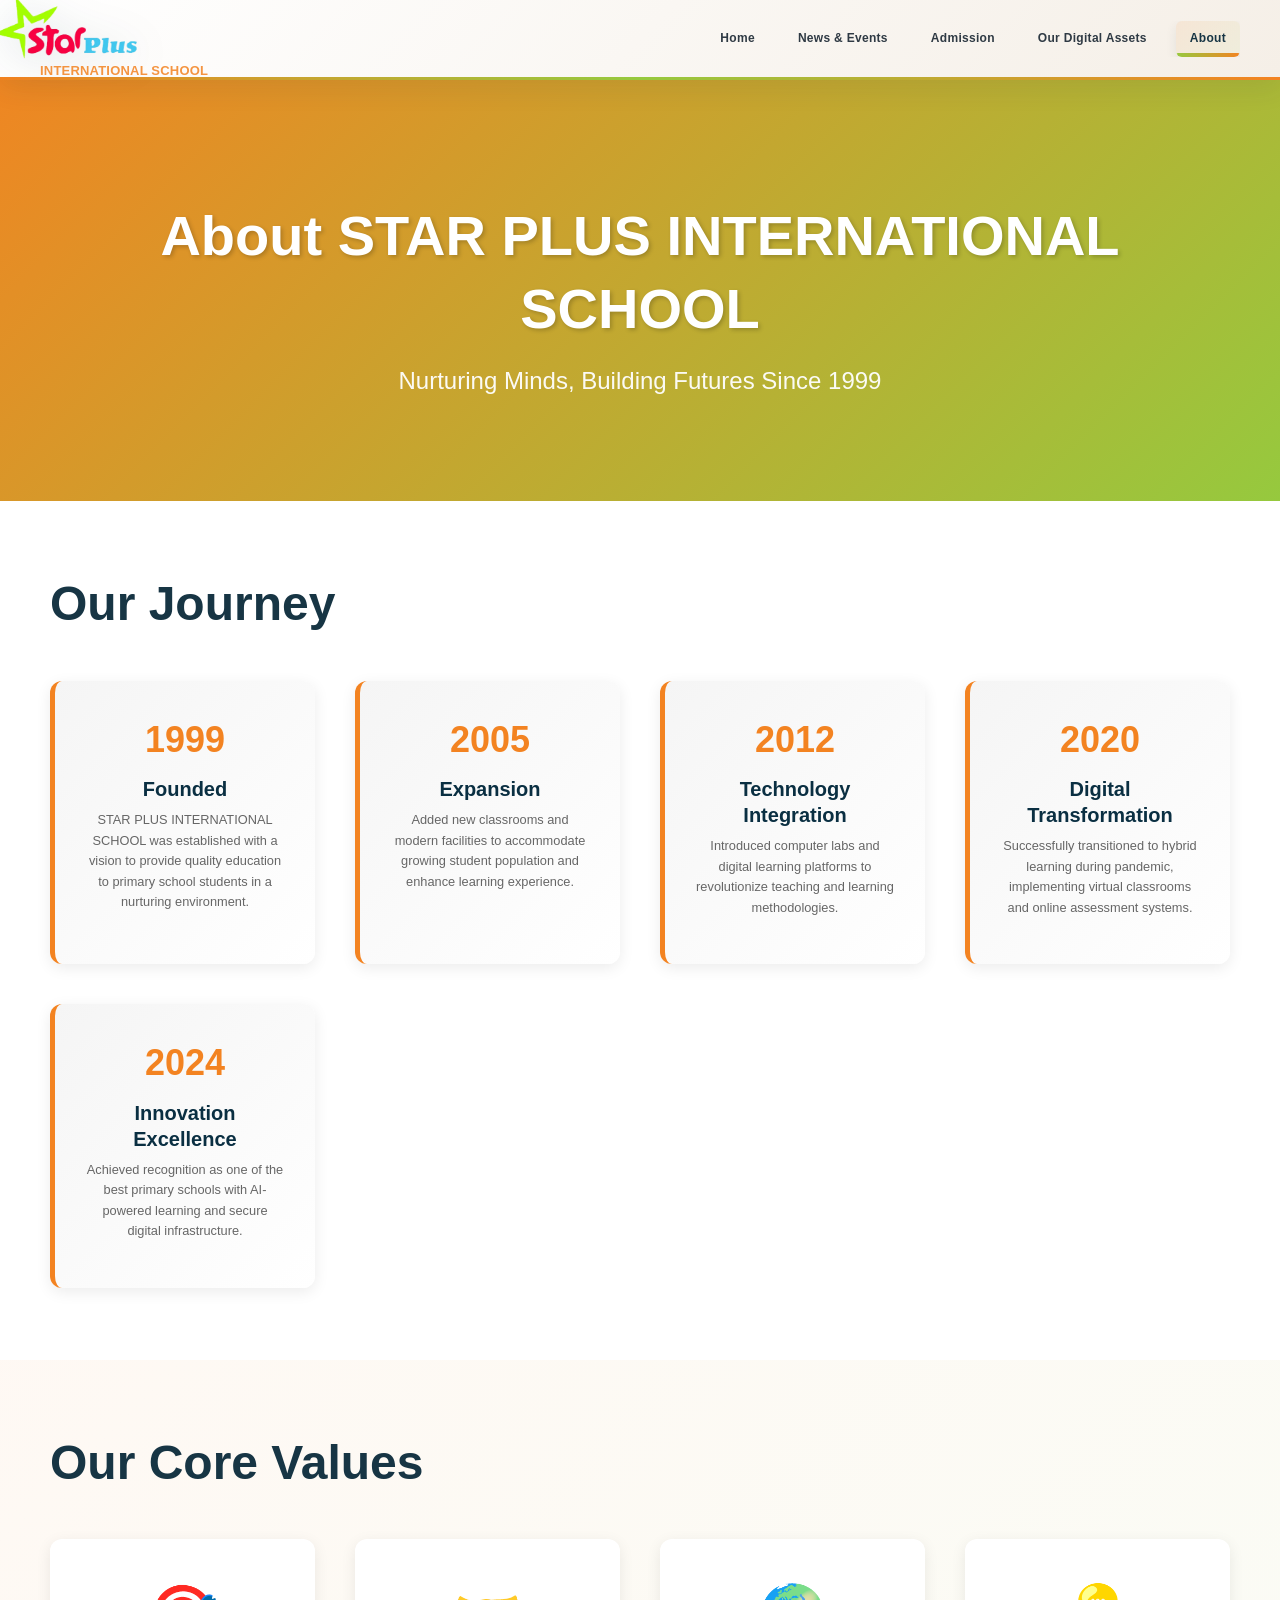
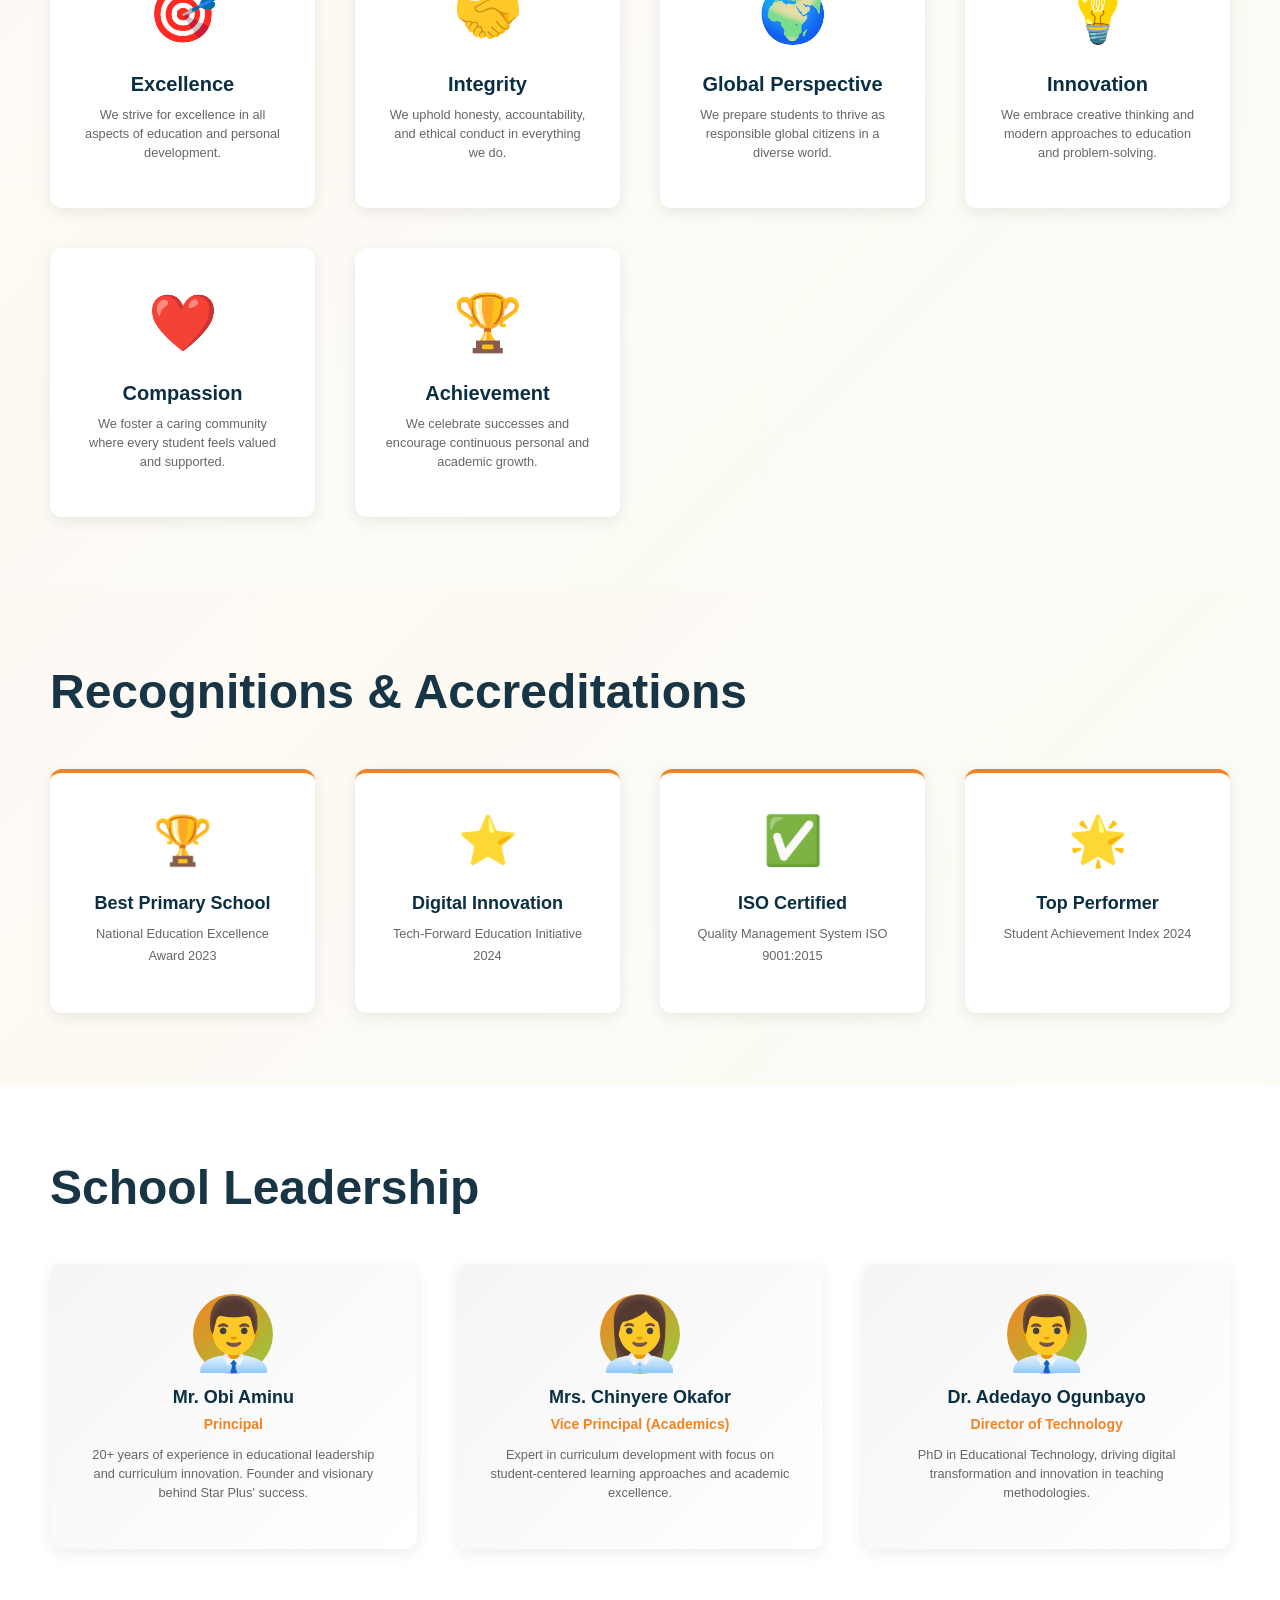
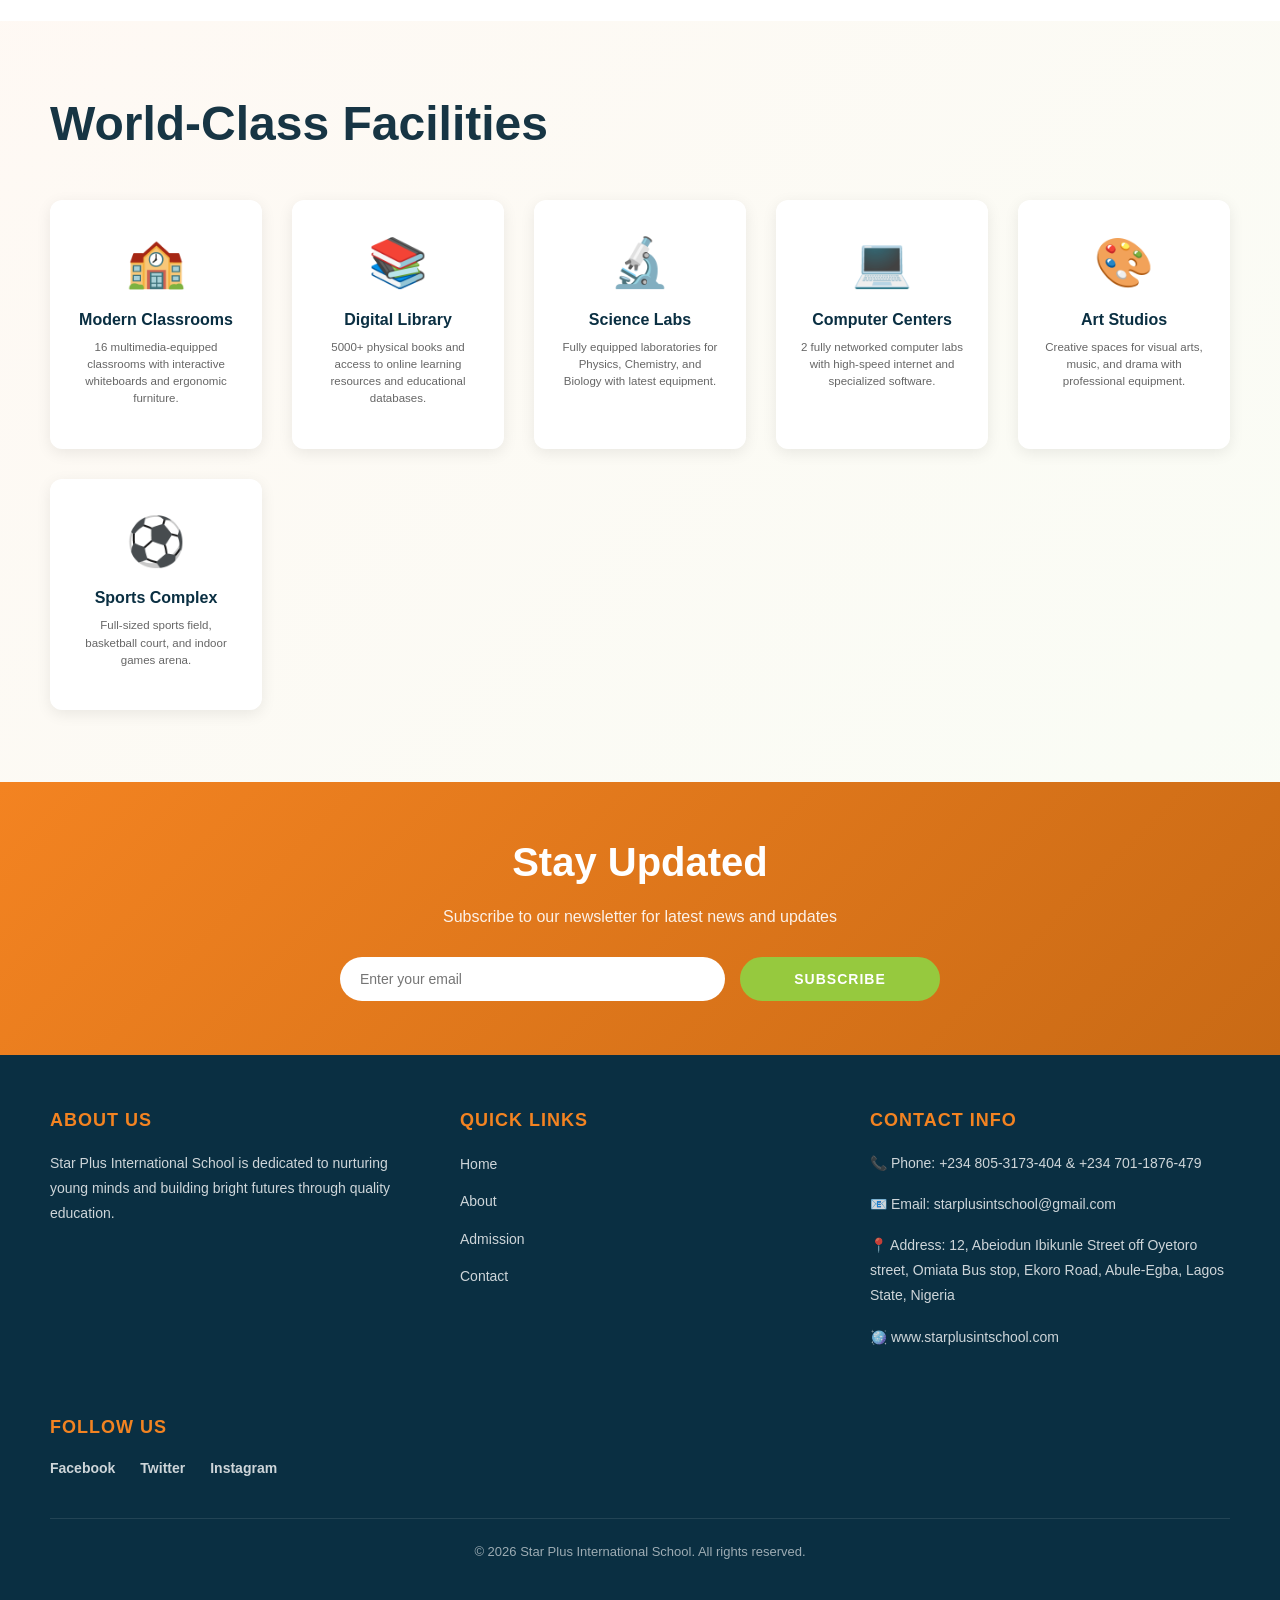
==== About.html @ fdec6d55 "Add files via upload" ====
<!doctype html>
<html lang="en">
  <head>
    <meta charset="UTF-8" />
    <meta name="viewport" content="width=device-width, initial-scale=1.0" />
    <title>About Star Plus International School</title>
    <link rel="icon" href="Dominio Logo.png" />
    <link rel="stylesheet" href="Welcom Page.css" />
    <link rel="stylesheet" href="Home.css" />
    <link rel="stylesheet" href="About.css" />
  </head>
  <body>
    <div class="wholebody">
      <div class="headtab">
        <div class="name">
          <div class="sch">
            <img
              src="Star Plus Logo2 modified.png"
              alt=""
              class="Stp"
              data-image-key="images.logo"
            />
            <b class="Scho int">INTERNATIONAL SCHOOL</b>
          </div>
        </div>
        <div class="hamburger" id="hamburger">
          <span></span>
          <span></span>
          <span></span>
        </div>
        <div class="Tabs" id="navTabs">
          <a href="index.html">Home</a>
          <a href="News.html">News & Events</a>
          <a href="Admission.html">Admission</a>
          <a href="Digital Assets.html">Our Digital Assets</a>
          <a href="About.html" class="active">About</a>
          <!-- <a href="Welcome Page.html">Sign/Login</a> -->
        </div>
      </div>

      <!-- Hero Section -->
      <div id="hero" class="about-hero">
        <div class="hero-content">
          <h1 data-content-key="about.heroTitle">
            About STAR PLUS INTERNATIONAL SCHOOL
          </h1>
          <p data-content-key="about.heroText">
            Nurturing Minds, Building Futures Since 1999
          </p>
        </div>
      </div>

      <!-- School History Section -->
      <div class="history-section">
        <h2 class="section-title" data-content-key="about.journeyHeading">
          Our Journey
        </h2>
        <div class="history-container">
          <div class="history-item">
            <div class="history-year">1999</div>
            <h3>Founded</h3>
            <p>
              STAR PLUS INTERNATIONAL SCHOOL was established with a vision to
              provide quality education to primary school students in a
              nurturing environment.
            </p>
          </div>
          <div class="history-item">
            <div class="history-year">2005</div>
            <h3>Expansion</h3>
            <p>
              Added new classrooms and modern facilities to accommodate growing
              student population and enhance learning experience.
            </p>
          </div>
          <div class="history-item">
            <div class="history-year">2012</div>
            <h3>Technology Integration</h3>
            <p>
              Introduced computer labs and digital learning platforms to
              revolutionize teaching and learning methodologies.
            </p>
          </div>
          <div class="history-item">
            <div class="history-year">2020</div>
            <h3>Digital Transformation</h3>
            <p>
              Successfully transitioned to hybrid learning during pandemic,
              implementing virtual classrooms and online assessment systems.
            </p>
          </div>
          <div class="history-item">
            <div class="history-year">2024</div>
            <h3>Innovation Excellence</h3>
            <p>
              Achieved recognition as one of the best primary schools with
              AI-powered learning and secure digital infrastructure.
            </p>
          </div>
        </div>
      </div>

      <!-- Core Values Section -->
      <div class="values-section">
        <h2 class="section-title" data-content-key="about.valuesHeading">
          Our Core Values
        </h2>
        <div class="values-grid">
          <div class="value-card">
            <div class="value-icon">🎯</div>
            <h3>Excellence</h3>
            <p>
              We strive for excellence in all aspects of education and personal
              development.
            </p>
          </div>
          <div class="value-card">
            <div class="value-icon">🤝</div>
            <h3>Integrity</h3>
            <p>
              We uphold honesty, accountability, and ethical conduct in
              everything we do.
            </p>
          </div>
          <div class="value-card">
            <div class="value-icon">🌍</div>
            <h3>Global Perspective</h3>
            <p>
              We prepare students to thrive as responsible global citizens in a
              diverse world.
            </p>
          </div>
          <div class="value-card">
            <div class="value-icon">💡</div>
            <h3>Innovation</h3>
            <p>
              We embrace creative thinking and modern approaches to education
              and problem-solving.
            </p>
          </div>
          <div class="value-card">
            <div class="value-icon">❤️</div>
            <h3>Compassion</h3>
            <p>
              We foster a caring community where every student feels valued and
              supported.
            </p>
          </div>
          <div class="value-card">
            <div class="value-icon">🏆</div>
            <h3>Achievement</h3>
            <p>
              We celebrate successes and encourage continuous personal and
              academic growth.
            </p>
          </div>
        </div>
      </div>

      <!-- Accreditations & Awards Section -->
      <div class="awards-section">
        <h2 class="section-title" data-content-key="about.awardsHeading">
          Recognitions & Accreditations
        </h2>
        <div class="awards-container">
          <div class="award-card">
            <div class="award-icon">🏆</div>
            <h3>Best Primary School</h3>
            <p>National Education Excellence Award 2023</p>
          </div>
          <div class="award-card">
            <div class="award-icon">⭐</div>
            <h3>Digital Innovation</h3>
            <p>Tech-Forward Education Initiative 2024</p>
          </div>
          <div class="award-card">
            <div class="award-icon">✅</div>
            <h3>ISO Certified</h3>
            <p>Quality Management System ISO 9001:2015</p>
          </div>
          <div class="award-card">
            <div class="award-icon">🌟</div>
            <h3>Top Performer</h3>
            <p>Student Achievement Index 2024</p>
          </div>
        </div>
      </div>

      <!-- Leadership Section -->
      <div class="leadership-section">
        <h2 class="section-title" data-content-key="about.leadershipHeading">
          School Leadership
        </h2>
        <div class="leadership-grid">
          <div class="leader-card">
            <div class="leader-image">👨‍💼</div>
            <h3>Mr. Obi Aminu</h3>
            <p class="leader-title">Principal</p>
            <p class="leader-bio">
              20+ years of experience in educational leadership and curriculum
              innovation. Founder and visionary behind Star Plus' success.
            </p>
          </div>
          <div class="leader-card">
            <div class="leader-image">👩‍💼</div>
            <h3>Mrs. Chinyere Okafor</h3>
            <p class="leader-title">Vice Principal (Academics)</p>
            <p class="leader-bio">
              Expert in curriculum development with focus on student-centered
              learning approaches and academic excellence.
            </p>
          </div>
          <div class="leader-card">
            <div class="leader-image">👨‍💼</div>
            <h3>Dr. Adedayo Ogunbayo</h3>
            <p class="leader-title">Director of Technology</p>
            <p class="leader-bio">
              PhD in Educational Technology, driving digital transformation and
              innovation in teaching methodologies.
            </p>
          </div>
        </div>
      </div>

      <!-- Facilities Showcase -->
      <div class="facilities-showcase">
        <h2 class="section-title" data-content-key="about.facilitiesHeading">
          World-Class Facilities
        </h2>
        <div class="facilities-grid">
          <div class="facility-showcase">
            <div class="facility-img">🏫</div>
            <h3>Modern Classrooms</h3>
            <p>
              16 multimedia-equipped classrooms with interactive whiteboards and
              ergonomic furniture.
            </p>
          </div>
          <div class="facility-showcase">
            <div class="facility-img">📚</div>
            <h3>Digital Library</h3>
            <p>
              5000+ physical books and access to online learning resources and
              educational databases.
            </p>
          </div>
          <div class="facility-showcase">
            <div class="facility-img">🔬</div>
            <h3>Science Labs</h3>
            <p>
              Fully equipped laboratories for Physics, Chemistry, and Biology
              with latest equipment.
            </p>
          </div>
          <div class="facility-showcase">
            <div class="facility-img">💻</div>
            <h3>Computer Centers</h3>
            <p>
              2 fully networked computer labs with high-speed internet and
              specialized software.
            </p>
          </div>
          <div class="facility-showcase">
            <div class="facility-img">🎨</div>
            <h3>Art Studios</h3>
            <p>
              Creative spaces for visual arts, music, and drama with
              professional equipment.
            </p>
          </div>
          <div class="facility-showcase">
            <div class="facility-img">⚽</div>
            <h3>Sports Complex</h3>
            <p>
              Full-sized sports field, basketball court, and indoor games arena.
            </p>
          </div>
        </div>
      </div>

      <!-- Newsletter Section -->
      <div class="newsletter-section">
        <h2>Stay Updated</h2>
        <p>Subscribe to our newsletter for latest news and updates</p>
        <form class="newsletter-form">
          <input type="email" placeholder="Enter your email" required />
          <button type="submit">Subscribe</button>
        </form>
      </div>

      <!-- Footer -->
      <footer class="footer">
        <div class="footer-content">
          <div class="footer-section">
            <h4>About Us</h4>
            <p>
              Star Plus International School is dedicated to nurturing young
              minds and building bright futures through quality education.
            </p>
          </div>
          <div class="footer-section">
            <h4>Quick Links</h4>
            <ul>
              <li><a href="index.html">Home</a></li>
              <li><a href="">About</a></li>
              <li><a href="">Admission</a></li>
              <li><a href="">Contact</a></li>
            </ul>
          </div>
          <div class="footer-section">
            <h4>Contact Info</h4>
            <p>📞 Phone: +234 805-3173-404 & +234 701-1876-479</p>
            <p>📧 Email: starplusintschool@gmail.com</p>
            <p>
              📍 Address: 12, Abeiodun Ibikunle Street off Oyetoro street,
              Omiata Bus stop, Ekoro Road, Abule-Egba, Lagos State, Nigeria
            </p>
            <p>🪩 www.starplusintschool.com</p>
          </div>
          <div class="footer-section">
            <h4>Follow Us</h4>
            <div class="social-links">
              <a href="#">Facebook</a>
              <a href="#">Twitter</a>
              <a href="#">Instagram</a>
            </div>
          </div>
        </div>
        <div class="footer-bottom">
          <p>
            &copy; 2026 Star Plus International School. All rights reserved.
          </p>
        </div>
      </footer>

      <!-- Back to Top Button -->
      <a href="#hero"><button class="back-to-top" id="backToTop">↑</button></a>
    </div>
    <script src="About.js"></script>
    <script src="content-manager.js"></script>
    <script src="content-store.js"></script>
  </body>
</html>
---- Home.css ----
/* ============================================
   PROFESSIONAL RESPONSIVE DESIGN SYSTEM v1.0
   Production-Ready CSS for Dominion Primary School
   ============================================ */

/* CSS Reset & Base Styles */
* {
  margin: 0;
  padding: 0;
  box-sizing: border-box;
}

html {
  scroll-behavior: smooth;
  font-size: 16px;
  scrollbar-width: none; /* Firefox */
  -ms-overflow-style: none; /* IE and Edge */
}

html::-webkit-scrollbar {
  display: none; /* Chrome, Safari and Opera */
}

body {
  font-family: "Segoe UI", Tahoma, Geneva, Verdana, sans-serif;
  line-height: 1.6;
  color: var(--text-dark);
  background: linear-gradient(180deg, var(--surface) 0%, #f8f5ef 100%);
}

/* Color Palette */
:root {
  --primary: #f38321;
  --primary-dark: #c96a15;
  --secondary: #96c93e;
  --secondary-dark: #769d2d;
  --accent: #f38321;
  --dark-blue: #0a2f42;
  --ink: #173544;
  --muted: #64707b;
  --surface: #fcfaf7;
  --surface-alt: #f5efe7;
  --surface-soft: #f4f8ea;
  --light-gray: #f5f5f5;
  --white: #ffffff;
  --text-dark: #2f3a44;
  --text-light: #6b7280;
  --border-light: #e8e1d8;
  --shadow-sm: 0 2px 8px rgba(23, 53, 68, 0.08);
  --shadow-md: 0 5px 15px rgba(23, 53, 68, 0.12);
  --shadow-lg: 0 10px 30px rgba(23, 53, 68, 0.16);
  --transition: all 0.3s cubic-bezier(0.4, 0, 0.2, 1);
}

/* ============================================
   TYPOGRAPHY & GENERAL STYLES
   ============================================ */
h1,
h2,
h3,
h4,
h5,
h6 {
  font-weight: 600;
  line-height: 1.3;
  margin-bottom: 1rem;
}

p {
  margin-bottom: 1rem;
  line-height: 1.7;
}

a {
  color: var(--primary);
  text-decoration: none;
  transition: var(--transition);
}

a:hover {
  color: var(--primary-dark);
}

/* ============================================
   CONTAINER & LAYOUT
   ============================================ */

.wholebody {
  width: 100%;
  margin: 0;
  padding: 0;
  overflow-x: hidden;
  background: var(--white);
}

.container {
  width: 100%;
  max-width: 1400px;
  margin: 0 auto;
  padding: 0 20px;
}

/* ============================================
   HEADER & NAVIGATION
   ============================================ */
.headtab {
  height: clamp(50px, 20vh, 80px);
  width: 100%;
  display: flex;
  align-items: center;
  justify-content: space-between;
  padding: clamp(8px, 1.5vh, 14px) clamp(15px, 4vw, 40px);
  background: linear-gradient(135deg, var(--white) 0%, var(--surface-alt) 100%);
  box-shadow: 0 8px 28px rgba(23, 53, 68, 0.09);
  position: fixed;
  top: 0;
  z-index: 100;
  transition: var(--transition);
  border-bottom: 3px solid transparent;
  border-image: linear-gradient(
      90deg,
      var(--primary),
      var(--secondary),
      var(--primary)
    )
    1;
  backdrop-filter: blur(10px);
  -webkit-backdrop-filter: blur(10px);
}

.headtab:hover {
  box-shadow: 0 12px 36px rgba(243, 131, 33, 0.12);
}

.name {
  left: 10px;
  display: flex;
  align-items: center;
  gap: clamp(10px, 2.2vw, 18px);
  flex-shrink: 0;
  cursor: pointer;
  transition: var(--transition);
  transform: scaleX(1);
  color: #f38321;
}

/* .name:hover {
  transform: translateY(-2px);
} */

.name img {
  height: clamp(38px, 6vh, 60px);
  width: auto;
  object-fit: contain;
  filter: drop-shadow(0 2px 8px rgba(10, 47, 66, 0.15));
  transition: var(--transition);
}

.name img:hover {
  filter: drop-shadow(0 4px 12px rgba(243, 131, 33, 0.25));
}

.sch {
  display: flex;
  flex-direction: column;
  gap: 2px;
  justify-content: center;
  margin-left: -100px;
  margin-top: 10px;
}

.Stp {
  transform: scale(2.5);
  /* margin-top: -18px; */
}

.sch b {
  font-size: clamp(8px, 1.5vw, 13px);
  color: var(--ink);
  font-weight: 800;
  letter-spacing: 0.2px;
  margin-bottom: 1px;
}

.Scho {
  font-size: clamp(8px, 1vw, 10px);
  color: #f38321 !important;
  font-weight: 700;
  letter-spacing: 1.2px;
  text-transform: uppercase;
  opacity: 0.85;
  transition: var(--transition);
  margin-left: 100px;
  -webkit-text-fill-color: #f38321 !important;
  background: none !important;
  -webkit-background-clip: initial !important;
  background-clip: initial !important;
  /* line-height: 1.1; */
}

.int {
  color: #f38321;
}
.sch:hover .Scho {
  opacity: 1;
  color: #f38321 !important;
  -webkit-text-fill-color: #f38321 !important;
}

.Tabs {
  left: 5px;
  display: flex;
  gap: 1px;
  flex-wrap: nowrap;
  justify-content: flex-end;
  align-items: center;
  list-style: none;
  overflow-x: auto;
  scroll-behavior: smooth;
  -webkit-overflow-scrolling: touch;
}

.Tabs a {
  font-size: clamp(10px, 1.2vw, 12px);
  font-weight: 600;
  color: var(--text-dark);
  padding: clamp(6px, 1.2vh, 9px) clamp(10px, 1.8vw, 16px);
  border-radius: 6px;
  transition: var(--transition);
  white-space: nowrap;
  position: relative;
  overflow: hidden;
  text-decoration: none;
  letter-spacing: 0.3px;
  display: inline-flex;
  align-items: center;
  justify-content: center;
  min-height: 36px;
}

.Tabs a::before {
  content: "";
  position: absolute;
  left: 0;
  bottom: 0;
  width: 0;
  height: 3px;
  background: linear-gradient(90deg, var(--primary), var(--secondary));
  transition: width 0.3s cubic-bezier(0.4, 0, 0.2, 1);
  border-radius: 2px;
}

.Tabs a:hover {
  color: var(--ink);
  background: linear-gradient(
    135deg,
    rgba(243, 131, 33, 0.08),
    rgba(150, 201, 62, 0.06)
  );
  transform: translateY(-3px);
  box-shadow: 0 4px 12px rgba(23, 53, 68, 0.08);
}

.Tabs a:hover::before {
  width: 100%;
}

.Tabs a:active {
  transform: translateY(0);
}

/* Active state for current page */
.Tabs a.active {
  color: var(--ink);
  background: linear-gradient(
    135deg,
    rgba(243, 131, 33, 0.1),
    rgba(150, 201, 62, 0.07)
  );
  font-weight: 700;
  box-shadow: 0 4px 12px rgba(23, 53, 68, 0.08);
}

.Tabs a.active::before {
  width: 100%;
  height: 4px;
  background: linear-gradient(90deg, var(--secondary), var(--primary));
}

/* ============================================
   HERO SECTION (BODYPAGE)
   ============================================ */
.bodypage {
  height: 100vh;
  background:
    linear-gradient(rgba(0, 0, 0, 0.7), rgba(0, 0, 0, 0.7)),
    url("./Star\ Plus\ Image\ 1.png");
  background-attachment: fixed;
  background-size: cover;
  background-position: center;
  display: flex;
  flex-direction: column;
  justify-content: center;
  align-items: center;
  padding: clamp(20px, 5vh, 40px);
  min-height: 100vh;
  position: relative;
  overflow: hidden;
}

.bodypage::before {
  content: "";
  position: absolute;
  top: 0;
  left: 0;
  right: 0;
  bottom: 0;
  background: radial-gradient(
    blur(50px) at center,
    transparent 0%,
    rgba(0, 0, 0, 0.4) 100%
  );
  pointer-events: none;
}

.welcome {
  text-align: center;
  max-width: 900px;
  display: flex;
  flex-direction: column;
  align-items: center;
  justify-content: center;
  gap: clamp(15px, 3vh, 30px);
  margin-top: 7em;
  z-index: 2;
  animation: fadeInUp 0.8s ease-out;
}

@keyframes fadeInUp {
  from {
    opacity: 0;
    transform: translateY(30px);
  }
  to {
    opacity: 1;
    transform: translateY(0);
  }
}

.Weld {
  color: var(--white);
  text-align: center;
  font-size: clamp(2rem, 6vw, 4.5rem);
  background: linear-gradient(30deg, #f38321, #96c93e, #f38321, #96c93e);
  background-size: 800% 800%;
  -webkit-background-clip: text;
  -webkit-text-fill-color: transparent;
  background-clip: text;
  animation: glowGradient 30s ease infinite;
  margin: 0;
  font-weight: 700;
  letter-spacing: -1px;
}

.description {
  color: rgba(255, 255, 255, 0.95);
  text-align: center;
  font-size: clamp(14px, 1.8vw, 18px);
  width: 100%;
  max-width: 850px;
  margin: 0 auto;
  line-height: 1.8;
  font-weight: 300;
  letter-spacing: 0.5px;
}

.cta-button {
  padding: clamp(10px, 2vw, 14px) clamp(25px, 4vw, 40px);
  font-size: clamp(13px, 1.5vw, 16px);
  color: var(--white);
  background: linear-gradient(135deg, var(--secondary) 0%, var(--primary) 100%);
  border: none;
  /* border-radius: 50px; */
  cursor: pointer;
  display: inline-flex;
  justify-content: center;
  align-items: center;
  text-align: center;
  font-weight: 600;
  /* transition: var(--transition); */
  text-decoration: none;
  /* box-shadow: 0 4px 15px rgba(243, 131, 33, 0.3); */
  text-transform: uppercase;
  letter-spacing: 1px;
}

.cta-button:hover {
  transform: translateY(-3px);
  color: #f1f1f1;
  /* box-shadow: 0 8px 25px rgba(243, 131, 33, 0.45); */
}

.cta-button:active {
  transform: translateY(-1px);
}

@keyframes glowGradient {
  0%,
  100% {
    background-position: 0% 50%;
  }
  50% {
    background-position: 100% 50%;
  }
}

/* ============================================
   MISSION/VISION/ACHIEVEMENT/DISCIPLINE
   ============================================ */
.firstpart {
  display: grid;
  grid-template-columns: repeat(2, 1fr);
  gap: clamp(20px, 4vw, 40px);
  padding: clamp(40px, 8vh, 80px) clamp(20px, 5vw, 50px);
  background: linear-gradient(
    180deg,
    var(--surface-alt) 0%,
    var(--surface) 100%
  );
  max-width: 1400px;
  margin: 0 auto;
  justify-items: center;
  align-items: center;
}

.mission,
.vision,
.achievement,
.discipline {
  display: flex;
  flex-direction: column;
  justify-content: center;
  align-items: center;
  padding: clamp(25px, 4vw, 40px);
  border-radius: 12px;
  text-align: center;
  color: var(--white);
  min-height: clamp(200px, 30vh, 280px);
  transition: var(--transition);
  cursor: pointer;
  position: relative;
  overflow: hidden;
}

.mission::before,
.vision::before,
.achievement::before,
.discipline::before {
  content: "";
  position: absolute;
  top: -50%;
  right: -50%;
  width: 100%;
  height: 100%;
  /* background: radial-gradient(
    circle,
    rgba(255, 255, 255, 0.1) 0%,
    transparent 70%
  ); */
  transition: var(--transition);
  pointer-events: none;
}

.mission:hover::before,
.vision:hover::before,
.achievement:hover::before,
.discipline:hover::before {
  top: -25%;
  right: -25%;
}

.mission {
  background: linear-gradient(135deg, #f4a45b 0%, #96c93e 100%);
}

.mission:hover {
  transform: translateY(-12px);
  /* box-shadow: 0 15px 40px rgba(10, 47, 66, 0.3); */
}

.vision {
  background: linear-gradient(135deg, #a7d24d 0%, #769d2d 100%);
}

.vision:hover {
  transform: translateY(-12px);
  /* box-shadow: 0 15px 40px rgba(243, 131, 33, 0.25); */
}

.achievement {
  background: linear-gradient(135deg, #f4a45b 0%, #96c93e 100%);
}

.achievement:hover {
  transform: translateY(-12px);
  /* box-shadow: 0 15px 40px rgba(243, 131, 33, 0.25); */
}

.discipline {
  background: linear-gradient(135deg, #d78b3a 0%, #7aa82f 100%);
}

.discipline:hover {
  transform: translateY(-12px);
  /* box-shadow: 0 15px 40px rgba(34, 58, 17, 0.3); */
}

.miss,
.vis,
.ach,
.disc {
  color: var(--white);
  font-size: clamp(16px, 2.5vw, 24px);
  font-weight: 700;
  margin-bottom: clamp(10px, 2vh, 20px);
  /* text-decoration: underline; */
  text-decoration-thickness: 20px;
  text-underline-offset: 8px;
  position: relative;
  z-index: 1;
}

.mission-text,
.vision-text,
.achievement-text,
.discipline-text {
  font-size: clamp(12px, 1.8vw, 16px);
  line-height: 1.7;
  margin: 0;
  position: relative;
  z-index: 1;
  font-weight: 500;
}

/* ============================================
   STATISTICS SECTION
   ============================================ */
.statistics-section {
  padding: clamp(50px, 8vh, 100px) clamp(20px, 5vw, 50px);
  background: linear-gradient(
    135deg,
    var(--primary) 0%,
    var(--primary-dark) 100%
  );
  text-align: center;
  position: relative;
  overflow: hidden;
}

.statistics-section::before {
  content: "";
  position: absolute;
  top: -50%;
  left: -50%;
  width: 200%;
  height: 200%;
  background: radial-gradient(
    circle,
    rgba(255, 255, 255, 0.1) 1px,
    transparent 1px
  );
  background-size: 50px 50px;
  animation: float 20s linear infinite;
  pointer-events: none;
}

@keyframes float {
  0% {
    transform: translate(0, 0);
  }
  100% {
    transform: translate(50px, 50px);
  }
}

.section-title {
  font-size: clamp(28px, 6vw, 48px);
  color: var(--ink);
  margin-bottom: clamp(30px, 5vh, 60px);
  font-weight: 700;
  position: relative;
  z-index: 1;
}

.why1 {
  color: var(--white);
  text-shadow: 2px 2px 4px rgba(0, 0, 0, 0.2);
}

.stats-container {
  display: grid;
  grid-template-columns: repeat(
    auto-fit,
    minmax(clamp(150px, 20vw, 200px), 1fr)
  );
  gap: clamp(20px, 4vw, 40px);
  max-width: 1400px;
  margin: 0 auto;
  position: relative;
  z-index: 1;
}

.stat-card {
  background: rgba(255, 255, 255, 0.14);
  backdrop-filter: blur(30px);
  -webkit-backdrop-filter: blur(30px);
  padding: clamp(25px, 4vw, 45px);
  border-radius: 16px;
  border: 1px solid rgba(255, 255, 255, 0.28);
  transition: var(--transition);
  cursor: pointer;
  position: relative;
  overflow: hidden;
}

.stat-card::before {
  content: "";
  position: absolute;
  top: 0;
  left: -100%;
  width: 100%;
  height: 100%;
  background: linear-gradient(
    90deg,
    transparent,
    rgba(255, 255, 255, 0.1),
    transparent
  );
  transition: left 0.5s ease;
}

.stat-card:hover::before {
  left: 100%;
}

.stat-card:hover {
  transform: translateY(-15px);
  background: rgba(255, 255, 255, 0.18);
  box-shadow: 0 20px 50px rgba(0, 0, 0, 0.3);
  border-color: rgba(255, 255, 255, 0.4);
}

.stat-number {
  font-size: clamp(32px, 6vw, 56px);
  color: white !important;
  -webkit-text-fill-color: white !important;
  background: none !important;
  background-clip: initial !important;
  margin-bottom: clamp(8px, 2vh, 15px);
  font-weight: 800;
  letter-spacing: -1px;
}

.stat-label {
  color: rgba(255, 255, 255, 0.95);
  font-size: clamp(13px, 2vw, 16px);
  margin: 0;
  font-weight: 500;
  letter-spacing: 0.5px;
}

/* ============================================
   FACILITIES SECTION
   ============================================ */
.facilities-section {
  padding: clamp(50px, 8vh, 100px) clamp(20px, 5vw, 50px);
  background: var(--light-gray);
}

.facilities-grid {
  display: grid;
  grid-template-columns: repeat(
    auto-fit,
    minmax(clamp(200px, 25vw, 300px), 1fr)
  );
  gap: clamp(25px, 4vw, 40px);
  max-width: 1400px;
  margin: 0 auto;
}

.facility-card {
  background: linear-gradient(
    180deg,
    var(--white) 0%,
    var(--surface-soft) 100%
  );
  padding: clamp(30px, 5vw, 45px);
  border-radius: 16px;
  text-align: center;
  box-shadow: var(--shadow-md);
  transition: var(--transition);
  border-top: 5px solid var(--secondary);
  position: relative;
  overflow: hidden;
}

.facility-card::before {
  content: "";
  position: absolute;
  top: 0;
  left: 0;
  right: 0;
  height: 4px;
  background: linear-gradient(
    90deg,
    var(--secondary),
    var(--primary),
    var(--secondary)
  );
  background-size: 200% 100%;
  animation: slideGradient 3s ease infinite;
}

@keyframes slideGradient {
  0%,
  100% {
    background-position: 0% center;
  }
  50% {
    background-position: 100% center;
  }
}

.facility-card:hover {
  transform: translateY(-20px);
  box-shadow: 0 25px 50px rgba(0, 0, 0, 0.15);
}

.facility-icon {
  font-size: clamp(40px, 8vw, 70px);
  margin-bottom: clamp(15px, 3vh, 25px);
  animation: float 3s ease-in-out infinite;
  display: inline-block;
}

@keyframes float {
  0%,
  100% {
    transform: translateY(0px);
  }
  50% {
    transform: translateY(-15px);
  }
}

.facility-card h3 {
  font-size: clamp(16px, 2.5vw, 22px);
  color: var(--dark-blue);
  margin-bottom: clamp(10px, 2vh, 15px);
  font-weight: 700;
}

.facility-card p {
  color: var(--text-light);
  font-size: clamp(13px, 1.5vw, 15px);
  line-height: 1.7;
}

/* ============================================
   PROGRAMS SECTION
   ============================================ */
.programs-section {
  padding: clamp(50px, 8vh, 100px) clamp(20px, 5vw, 50px);
  background: linear-gradient(180deg, var(--light-gray) 0%, var(--white) 100%);
}

.programs-grid {
  display: grid;
  grid-template-columns: repeat(
    auto-fit,
    minmax(clamp(200px, 25vw, 300px), 1fr)
  );
  gap: clamp(25px, 4vw, 40px);
  max-width: 1400px;
  margin: 0 auto;
}

.program-card {
  background: linear-gradient(
    135deg,
    var(--primary) 0%,
    var(--primary-dark) 100%
  );
  padding: clamp(35px, 5vw, 50px);
  border-radius: 16px;
  color: var(--white);
  text-align: center;
  transition: var(--transition);
  cursor: pointer;
  position: relative;
  overflow: hidden;
  box-shadow: var(--shadow-md);
}

.program-card::before {
  content: "";
  position: absolute;
  top: 0;
  left: -100%;
  width: 100%;
  height: 100%;
  background: rgba(255, 255, 255, 0.1);
  transition: left 0.3s ease;
}

.program-card:hover {
  transform: scale(1.05) translateY(-15px);
  box-shadow: 0 25px 50px rgba(243, 131, 33, 0.25);
}

.program-card:hover::before {
  left: 100%;
}

.program-card h3 {
  font-size: clamp(16px, 2.5vw, 22px);
  margin-bottom: clamp(12px, 2vh, 20px);
  color: white;
  font-weight: 700;
}

.program-card p {
  font-size: clamp(13px, 1.5vw, 15px);
  line-height: 1.8;
  color: rgba(255, 255, 255, 0.9);
}

/* ============================================
   TESTIMONIALS SECTION
   ============================================ */
.testimonials-section {
  padding: clamp(50px, 8vh, 100px) clamp(20px, 5vw, 50px);
  background: var(--white);
}

.testimonials-container {
  display: grid;
  grid-template-columns: repeat(
    auto-fit,
    minmax(clamp(200px, 25vw, 300px), 1fr)
  );
  gap: clamp(25px, 4vw, 40px);
  max-width: 1400px;
  margin: 0 auto;
}

.testimonial-card {
  background: var(--light-gray);
  padding: clamp(25px, 4vw, 35px);
  border-radius: 12px;
  border-left: 5px solid var(--secondary);
  box-shadow: var(--shadow-sm);
  transition: var(--transition);
  position: relative;
}

.testimonial-card::before {
  content: '"';
  position: absolute;
  top: -15px;
  left: 15px;
  font-size: 60px;
  color: var(--primary);
  opacity: 0.2;
}

.testimonial-card:hover {
  transform: translateY(-10px);
  /* box-shadow: 0 15px 35px rgba(243, 131, 33, 0.12); */
}

.testimonial-text {
  font-size: clamp(13px, 1.5vw, 15px);
  color: var(--text-dark);
  font-style: italic;
  margin-bottom: clamp(12px, 2vh, 20px);
  line-height: 1.8;
}

.testimonial-author {
  font-size: clamp(14px, 1.8vw, 16px);
  color: var(--dark-blue);
  margin-bottom: 5px;
  font-weight: 700;
}

.testimonial-role {
  font-size: clamp(12px, 1.3vw, 13px);
  color: var(--text-light);
  margin: 0;
}

/* ============================================
   NEWSLETTER SECTION
   ============================================ */
.newsletter-section {
  padding: clamp(40px, 6vh, 80px) clamp(20px, 5vw, 50px);
  background: linear-gradient(
    135deg,
    var(--primary) 0%,
    var(--primary-dark) 100%
  );
  text-align: center;
  position: relative;
  overflow: hidden;
}

.newsletter-section h2 {
  font-size: clamp(24px, 5vw, 40px);
  color: var(--white);
  margin-bottom: clamp(10px, 2vh, 15px);
  font-weight: 700;
}

.newsletter-section p {
  font-size: clamp(13px, 1.8vw, 16px);
  color: rgba(255, 255, 255, 0.9);
  margin-bottom: clamp(20px, 3vh, 35px);
}

.newsletter-form {
  display: flex;
  gap: clamp(10px, 2vw, 15px);
  max-width: 600px;
  margin: 0 auto;
  flex-wrap: wrap;
  justify-content: center;
}

.newsletter-form input {
  flex: 1;
  min-width: clamp(200px, 40vw, 350px);
  padding: clamp(10px, 1.5vw, 14px) clamp(15px, 2.5vw, 20px);
  border: none;
  border-radius: 50px;
  font-size: clamp(12px, 1.5vw, 14px);
  transition: var(--transition);
}

.newsletter-form input:focus {
  outline: none;
  box-shadow: 0 0 0 3px rgba(255, 255, 255, 0.2);
}

.newsletter-form button {
  padding: 10px;
  width: 200px;
  background: var(--secondary);
  color: var(--white);
  border: 2px solid var(--secondary);
  border-radius: 50px;
  cursor: pointer;
  font-weight: 700;
  transition: var(--transition);
  font-size: clamp(12px, 1.5vw, 14px);
  text-transform: uppercase;
  letter-spacing: 1px;
}

.newsletter-form button:hover {
  background: transparent;
  color: var(--secondary);
  transform: scale(1.05);
}

.newsletter-form button:active {
  transform: scale(0.98);
}

/* ============================================
   FOOTER
   ============================================ */
.footer {
  background: var(--dark-blue);
  color: var(--white);
  padding: clamp(40px, 6vh, 80px) clamp(20px, 5vw, 50px) clamp(20px, 3vh, 30px);
}

.footer-content {
  display: grid;
  grid-template-columns: repeat(
    auto-fit,
    minmax(clamp(200px, 22vw, 280px), 1fr)
  );
  gap: clamp(30px, 5vw, 50px);
  max-width: 1400px;
  margin: 0 auto clamp(25px, 4vh, 40px);
}

.footer-section h4 {
  font-size: clamp(14px, 2vw, 18px);
  margin-bottom: clamp(12px, 2vh, 20px);
  color: var(--accent);
  font-weight: 700;
  text-transform: uppercase;
  letter-spacing: 1px;
}

.footer-section p {
  font-size: clamp(12px, 1.5vw, 14px);
  line-height: 1.8;
  color: rgba(255, 255, 255, 0.8);
}

.footer-section ul {
  list-style: none;
  padding: 0;
  margin: 0;
}

.footer-section ul li {
  margin-bottom: clamp(8px, 1.5vw, 12px);
}

.footer-section ul li a {
  color: rgba(255, 255, 255, 0.8);
  font-size: clamp(12px, 1.5vw, 14px);
  transition: var(--transition);
  display: inline-flex;
  align-items: center;
}

.footer-section ul li a:hover {
  color: var(--accent);
  padding-left: 8px;
}

.social-links {
  display: flex;
  gap: clamp(15px, 3vw, 25px);
  flex-wrap: wrap;
}

.social-links a {
  color: rgba(255, 255, 255, 0.8);
  font-size: clamp(12px, 1.5vw, 14px);
  font-weight: 600;
  border-bottom: 2px solid transparent;
  transition: var(--transition);
  text-transform: capitalize;
}

.social-links a:hover {
  color: var(--accent);
  border-bottom-color: var(--accent);
}

.footer-bottom {
  border-top: 1px solid rgba(255, 255, 255, 0.1);
  padding-top: clamp(15px, 2.5vh, 25px);
  text-align: center;
  font-size: clamp(11px, 1.3vw, 13px);
  color: rgba(255, 255, 255, 0.6);
}

/* ============================================
   BACK TO TOP BUTTON
   ============================================ */
.back-to-top {
  position: fixed;
  bottom: clamp(15px, 3vw, 30px);
  right: clamp(15px, 3vw, 30px);
  background: linear-gradient(135deg, var(--secondary) 0%, var(--primary) 100%);
  color: var(--white);
  border: none;
  width: clamp(40px, 8vw, 50px);
  height: clamp(40px, 8vw, 50px);
  border-radius: 50%;
  cursor: pointer;
  font-size: clamp(18px, 3vw, 24px);
  display: none;
  align-items: center;
  justify-content: center;
  transition: var(--transition);
  box-shadow: 0 5px 20px rgba(0, 0, 0, 0.3);
  z-index: 1000;
  font-weight: bold;
}

.back-to-top:hover {
  transform: translateY(-8px);
  box-shadow: 0 10px 30px rgba(0, 0, 0, 0.4);
}

.back-to-top:active {
  transform: translateY(-4px);
}

.back-to-top.show {
  display: flex;
}

/* MEDIA QUERY - TABLET & SMALL SCREENS */
@media (max-width: 1024px) {
  .headtab {
    padding: clamp(12px, 2vh, 18px) clamp(15px, 4vw, 30px);
  }

  .name {
    gap: clamp(9px, 2vw, 15px);
    transform: scaleX(0.95);
  }

  .name img {
    height: clamp(38px, 5.5vh, 58px);
  }
}

.Scho {
  font-size: clamp(8px, 1vw, 10px);
}

.Tabs {
  gap: clamp(6px, 1.5vw, 15px);
  flex-wrap: nowrap;
}

.Tabs a {
  font-size: clamp(10px, 1.1vw, 12px);
  padding: clamp(5px, 1vw, 8px) clamp(9px, 1.5vw, 14px);
}

.firstpart {
  grid-template-columns: repeat(2, 1fr);
}

.statistics-section,
.facilities-section,
.programs-section,
.testimonials-section,
.newsletter-section {
  padding: clamp(35px, 6vh, 70px) clamp(15px, 4vw, 40px);
}

@media (max-width: 768px) {
  html {
    font-size: 15px;
  }

  .headtab {
    padding: clamp(10px, 1.5vh, 15px) clamp(12px, 3vw, 20px);
    gap: 15px;
  }

  .name {
    gap: clamp(8px, 1.8vw, 12px);
    transform: scaleX(0.92);
  }

  .name img {
    height: clamp(36px, 5vh, 55px);
  }

  .sch b {
    font-size: clamp(13px, 1.7vw, 16px);
  }

  .Scho {
    font-size: clamp(8px, 0.95vw, 9px);
  }

  .Tabs {
    gap: clamp(3px, 0.9vw, 8px);
    width: auto;
    margin-top: 0;
    justify-content: flex-end;
    flex-wrap: nowrap;
    overflow-x: auto;
  }

  .Tabs a {
    font-size: clamp(9px, 1vw, 10px);
    padding: clamp(4px, 0.8vw, 6px) clamp(7px, 1.2vw, 10px);
    flex-shrink: 0;
  }

  .Tabs a::before {
    height: 2px;
  }

  .bodypage {
    padding: clamp(15px, 4vw, 30px);
  }

  .firstpart {
    grid-template-columns: repeat(2, 1fr);
    gap: clamp(15px, 3vw, 25px);
    padding: clamp(30px, 5vh, 60px) clamp(15px, 3vw, 30px);
  }

  .mission,
  .vision,
  .achievement,
  .discipline {
    min-height: clamp(170px, 25vh, 240px);
    padding: clamp(20px, 3vw, 30px);
  }

  .stats-container,
  .facilities-grid,
  .programs-grid,
  .testimonials-container {
    grid-template-columns: repeat(
      auto-fit,
      minmax(clamp(140px, 40vw, 200px), 1fr)
    );
    gap: clamp(15px, 3vw, 25px);
  }

  .stat-card,
  .facility-card,
  .program-card,
  .testimonial-card {
    padding: clamp(18px, 3vw, 25px);
  }

  .newsletter-form {
    flex-direction: column;
    max-width: 100%;
  }

  .newsletter-form input,
  .newsletter-form button {
    width: 100%;
    min-width: unset;
  }

  .footer-content {
    grid-template-columns: repeat(
      auto-fit,
      minmax(clamp(150px, 40vw, 200px), 1fr)
    );
    gap: clamp(20px, 4vw, 30px);
  }

  .back-to-top {
    bottom: clamp(12px, 2.5vw, 20px);
    right: clamp(12px, 2.5vw, 20px);
  }
}

@media (max-width: 600px) {
  html {
    font-size: 14px;
  }

  .headtab {
    height: clamp(50px, 8vh, 75px);
    padding: clamp(10px, 1.5vh, 14px) clamp(10px, 2.5vw, 15px);
    gap: 10px;
  }

  .name {
    gap: clamp(7px, 1.5vw, 10px);
    min-width: fit-content;
    transform: scaleX(0.9);
  }

  .name img {
    height: clamp(36px, 5vh, 52px);
  }

  .sch b {
    font-size: clamp(12px, 1.6vw, 15px);
    letter-spacing: 0.2px;
  }

  .Scho {
    font-size: clamp(8px, 0.9vw, 9px);
    letter-spacing: 0.8px;
  }

  .Tabs {
    gap: clamp(2px, 0.7vw, 6px);
    width: auto;
    margin-top: 0;
    flex-wrap: nowrap;
    overflow-x: auto;
  }

  .Tabs a {
    font-size: clamp(8px, 0.9vw, 9px);
    padding: clamp(3px, 0.6vw, 5px) clamp(6px, 1vw, 9px);
    border-radius: 4px;
    flex-shrink: 0;
  }

  .Tabs a::before {
    height: 2px;
  }

  .welcome {
    gap: clamp(12px, 2.5vh, 20px);
  }

  .firstpart {
    padding: clamp(20px, 4vh, 40px) clamp(12px, 3vw, 20px);
  }

  .mission,
  .vision,
  .achievement,
  .discipline {
    min-height: clamp(150px, 20vh, 200px);
    padding: clamp(15px, 2.5vw, 22px);
  }

  .miss,
  .vis,
  .ach,
  .disc {
    font-size: clamp(14px, 2vw, 18px);
  }

  .statistics-section::before,
  .program-card::before,
  .facility-card::before {
    display: none;
  }

  .facility-icon {
    animation: none;
  }
}

@media (max-width: 480px) {
  html {
    font-size: 13px;
  }

  .headtab {
    height: clamp(48px, 8vh, 70px);
    padding: clamp(8px, 1.2vh, 12px) clamp(8px, 2vw, 12px);
    gap: 8px;
  }

  .name {
    gap: clamp(6px, 1.2vw, 8px);
    transform: scaleX(0.88);
  }

  .name img {
    height: clamp(32px, 4.5vh, 48px);
  }

  .sch b {
    font-size: clamp(11px, 1.4vw, 13px);
  }

  .Scho {
    font-size: clamp(7px, 0.85vw, 8px);
  }

  .Tabs {
    justify-content: flex-end;
    flex-wrap: nowrap;
    gap: clamp(2px, 0.6vw, 5px);
    overflow-x: auto;
    scroll-behavior: smooth;
  }

  .Tabs a {
    font-size: clamp(7px, 0.8vw, 8px);
    padding: clamp(2px, 0.4vh, 4px) clamp(5px, 0.8vw, 7px);
    flex-shrink: 0;
  }

  .firstpart {
    grid-template-columns: 1fr;
  }

  .stats-container,
  .facilities-grid,
  .programs-grid,
  .testimonials-container {
    grid-template-columns: 1fr;
  }

  .section-title {
    font-size: clamp(22px, 5vw, 32px);
  }

  .program-card:hover {
    transform: scale(1.02) translateY(-10px);
  }

  .facility-card:hover {
    transform: translateY(-12px);
  }

  .newsletter-section {
    padding: clamp(30px, 5vh, 50px) clamp(12px, 3vw, 20px);
  }

  .footer-section h4 {
    font-size: clamp(12px, 1.8vw, 15px);
  }

  .back-to-top {
    bottom: 12px;
    right: 12px;
  }
}

/*   HAMBURGER MENU STYLES */
.hamburger {
  display: none;
  flex-direction: column;
  cursor: pointer;
  gap: 3px;
  z-index: 100;
  margin-top: 20px;
}

.hamburger span {
  width: 25px;
  height: 3px;
  background: var(--dark-blue);
  border-radius: 3px;
  transition: all 0.3s ease;
  border-radius: 10px;
}

.hamburger.active span:nth-child(1) {
  transform: rotate(60deg) translate(9px, 9px);
}

.hamburger.active span:nth-child(2) {
  opacity: 0;
}

.hamburger.active span:nth-child(3) {
  transform: rotate(-60deg) translate(-3px, -5px);
}

@media (max-width: 768px) {
  .hamburger {
    display: flex;
  }

  .Tabs {
    position: absolute;
    top: clamp(50px, 8vh, 80px);
    left: 0;
    right: 0;
    background: var(--white);
    display: flex;
    flex-direction: column;
    gap: 0;
    max-height: 0;
    overflow: hidden;
    transition: max-height 0.3s ease;
    box-shadow: 0 4px 12px rgba(0, 0, 0, 0.1);
    border-radius: 0 0 12px 12px;
  }

  .Tabs.active {
    max-height: 500px;
  }

  .Tabs a {
    padding: 12px 20px !important;
    border-bottom: 1px solid var(--light-gray);
  }
}

/* EVENTS SECTION STYLES */

.events-section {
  padding: clamp(40px, 8vh, 80px) clamp(20px, 5vw, 50px);
  background: linear-gradient(
    135deg,
    var(--white) 0%,
    rgba(243, 131, 33, 0.05) 100%
  );
}

.events-container {
  display: grid;
  grid-template-columns: 1fr;
  gap: 20px;
  width: 100%;
  max-width: 1200px;
  margin: 0 auto;
  padding: 0 16px;
  box-sizing: border-box;
}

.event-card {
  display: flex;
  flex-direction: row;
  align-items: flex-start;
  gap: 15px;
  padding: 16px;
  background: var(--white);
  width: 100%;
  box-sizing: border-box;
  overflow: hidden;
  border-radius: 16px;
  transition: all 0.3s ease;
  box-shadow: 0 4px 15px rgba(0, 0, 0, 0.08);
  border-left: 5px solid var(--primary);
}

.event-card:hover {
  transform: translateY(-8px);
  /* box-shadow: 0 10px 30px rgba(243, 131, 33, 0.16); */
}

/* .event-date {
  display: flex;
  flex-direction: column;
  align-items: center;
  justify-content: center;
  min-width: 70px;
  padding: 10px;
  background: linear-gradient(135deg, var(--primary) 0%, var(--secondary) 100%);
  border-radius: 12px;
  color: var(--white);
  font-weight: bold;
} */

.event-details {
  flex: 1;
  min-width: 0;
}

.event-date {
  display: flex;
  flex-direction: column;
  align-items: center;
  justify-content: center;
  /* FIX: Explicitly constrain width and allow shrinking */
  width: 70px !important;
  min-width: 70px !important;
  max-width: 70px !important;
  flex-shrink: 0 !important;
  padding: 8px;
  background: linear-gradient(135deg, var(--primary) 0%, var(--secondary) 100%);
  border-radius: 12px;
  color: var(--white);
  font-weight: bold;
}

.date-day {
  font-size: clamp(20px, 3vw, 28px);
}

.date-month {
  font-size: clamp(10px, 1.2vw, 12px);
  text-transform: uppercase;
  letter-spacing: 1px;
}

.event-details h3 {
  margin: 0 0 8px 0;
  font-size: clamp(16px, 2vw, 20px);
  color: var(--dark-blue);
}

.event-time {
  font-size: clamp(12px, 1.2vw, 14px);
  color: var(--primary);
  margin: 5px 0;
}

.event-desc {
  font-size: clamp(12px, 1vw, 14px);
  color: #666;
  margin: 8px 0;
  line-height: 1.5;
}

.event-btn {
  display: inline-block;
  margin-top: 10px;
  padding: 8px 16px;
  background: var(--primary);
  color: var(--white);
  text-decoration: none;
  border-radius: 8px;
  font-size: clamp(11px, 0.9vw, 12px);
  transition: all 0.3s ease;
}

.event-btn:hover {
  background: var(--secondary);
  transform: translateX(4px);
  color: white;
  background-color: none;
}

@media (min-width: 600px) {
  .events-container {
    grid-template-columns: repeat(auto-fit, minmax(300px, 1fr));
  }
}

@media (max-width: 576px) {
  .event-card {
    flex-direction: column; /* Stack vertically on small screens */
    align-items: stretch;
  }

  .event-date {
    width: 100%;
    max-width: 100%;
    flex-direction: row;
    gap: 8px;
    padding: 8px 12px;
  }

  .date-day,
  .date-month {
    font-size: 14px;
  }
}

/* ============================================
   TEACHERS SECTION STYLES
   ============================================ */
.teachers-section {
  padding: clamp(40px, 8vh, 80px) clamp(20px, 5vw, 50px);
  background: var(--light-gray);
}

.teachers-container {
  display: grid;
  grid-template-columns: repeat(
    auto-fit,
    minmax(clamp(180px, 22vw, 280px), 1fr)
  );
  gap: clamp(20px, 4vw, 40px);
  max-width: 1400px;
  margin: 0 auto;
}

.teacher-card {
  display: flex;
  flex-direction: column;
  align-items: center;
  padding: clamp(20px, 3vw, 30px);
  background: var(--white);
  border-radius: 16px;
  transition: all 0.3s ease;
  box-shadow: 0 4px 15px rgba(0, 0, 0, 0.08);
  text-align: center;
  position: relative;
  overflow: hidden;
}

.teacher-card::before {
  content: "";
  position: absolute;
  top: -50%;
  right: -50%;
  width: 100%;
  height: 100%;
  background: radial-gradient(
    circle,
    rgba(255, 255, 255, 0.2) 0%,
    transparent 70%
  );
  transition: all 0.3s ease;
  pointer-events: none;
}

/* .teacher-card:hover {
  transform: translateY(120px);
  /* box-shadow: 0 12px 30px rgba(243, 131, 33, 0.18); */
} */

.teacher-card:hover::before {
  right: 0;
  top: 0;
}

.teacher-image {
  font-size: clamp(50px, 8vw, 70px);
  margin-bottom: 10px;
  display: flex;
  align-items: center;
  justify-content: center;
  width: 80px;
  height: 80px;
  background: linear-gradient(135deg, var(--primary), var(--secondary));
  border-radius: 50%;
  position: relative;
  z-index: 1;
  overflow: hidden;
}

.Ita {
  display: flex;
  width: 100px;
  margin-top: 20px;
}

.teacher-name {
  font-size: clamp(14px, 1.8vw, 18px);
  color: var(--dark-blue);
  margin: 10px 0 5px;
  font-weight: 700;
}

.teacher-subject {
  color: var(--primary);
  font-size: clamp(12px, 1.2vw, 14px);
  font-weight: 600;
  margin-bottom: 8px;
}

.teacher-bio {
  font-size: clamp(11px, 1vw, 13px);
  color: #666;
  line-height: 1.5;
  margin-bottom: 12px;
}

.teacher-social {
  display: flex;
  gap: 12px;
  justify-content: center;
  position: relative;
  z-index: 1;
}

.teacher-social a {
  font-size: clamp(14px, 2vw, 18px);
  text-decoration: none;
  opacity: 0.7;
  transition: all 0.3s ease;
}

.teacher-social a:hover {
  opacity: 1;
  transform: scale(1.2);
}

/* ============================================
   GALLERY SECTION STYLES
   ============================================ */
.gallery-section {
  padding: clamp(40px, 8vh, 80px) clamp(20px, 5vw, 50px);
  background: var(--white);
}

.gallery-container {
  display: grid;
  grid-template-columns: repeat(
    auto-fit,
    minmax(clamp(150px, 20vw, 250px), 1fr)
  );
  gap: clamp(15px, 3vw, 30px);
  max-width: 1400px;
  margin: 0 auto;
}

.gallery-item {
  position: relative;
  border-radius: 12px;
  overflow: hidden;
  cursor: pointer;
  aspect-ratio: 1 / 1;
  box-shadow: 0 4px 15px rgba(0, 0, 0, 0.1);
  transition: all 0.3s ease;
}

.gallery-item img {
  width: 100%;
  height: 100%;
  object-fit: cover;
  transition: all 0.3s ease;
}

.gallery-item p {
  position: absolute;
  bottom: 10px;
  left: 0;
  right: 0;
  background: linear-gradient(to top, rgba(0, 0, 0, 0.8), transparent);
  color: var(--white);
  padding: clamp(10px, 2vw, 15px);
  margin: 0;
  font-weight: 600;
  font-size: clamp(12px, 1.2vw, 14px);
  transform: translateY(20px);
  transition: all 0.3s ease;
}

.gallery-item:hover {
  transform: scale(1.05);
  box-shadow: 0 10px 30px rgba(243, 131, 33, 0.2);
}

.gallery-item:hover img {
  filter: brightness(0.9);
}

.gallery-item:hover p {
  transform: translateY(10px);
}

/* ============================================
   ABOUT PAGE SPECIFIC STYLES
   ============================================ */
.about-hero {
  background: linear-gradient(135deg, var(--primary) 0%, var(--secondary) 100%);
  color: var(--white);
  padding: clamp(60px, 12vh, 100px) clamp(20px, 5vw, 50px);
  text-align: center;
  min-height: 50vh;
  display: flex;
  align-items: center;
  justify-content: center;
}

.hero-content h1 {
  font-size: clamp(32px, 6vw, 56px);
  margin: 0 0 15px 0;
  font-weight: 800;
  text-shadow: 2px 2px 4px rgba(0, 0, 0, 0.2);
}

.hero-content p {
  font-size: clamp(18px, 2.5vw, 24px);
  margin: 0;
  opacity: 0.95;
  font-weight: 300;
}

.history-section {
  padding: clamp(40px, 8vh, 80px) clamp(20px, 5vw, 50px);
  background: var(--white);
}

.history-container {
  display: grid;
  grid-template-columns: repeat(
    auto-fit,
    minmax(clamp(180px, 20vw, 250px), 1fr)
  );
  gap: clamp(20px, 4vw, 40px);
  max-width: 1400px;
  margin: 0 auto;
}

.history-item {
  background: linear-gradient(135deg, var(--light-gray) 0%, white 100%);
  padding: clamp(20px, 3vw, 30px);
  border-radius: 12px;
  text-align: center;
  border-left: 5px solid var(--primary);
  transition: all 0.3s ease;
  box-shadow: 0 4px 15px rgba(0, 0, 0, 0.08);
}

.history-item:hover {
  transform: translateY(-8px);
  box-shadow: 0 10px 30px rgba(243, 131, 33, 0.16);
}

.history-year {
  font-size: clamp(24px, 4vw, 36px);
  font-weight: 800;
  color: var(--primary);
  margin-bottom: 8px;
}

.history-item h3 {
  font-size: clamp(16px, 2vw, 20px);
  color: var(--dark-blue);
  margin: 8px 0;
}

.history-item p {
  font-size: clamp(12px, 1vw, 14px);
  color: #666;
  line-height: 1.6;
}

.values-section {
  padding: clamp(40px, 8vh, 80px) clamp(20px, 5vw, 50px);
  background: linear-gradient(
    135deg,
    rgba(243, 131, 33, 0.05) 0%,
    rgba(150, 201, 62, 0.05) 100%
  );
}

.values-grid {
  display: grid;
  grid-template-columns: repeat(
    auto-fit,
    minmax(clamp(150px, 18vw, 220px), 1fr)
  );
  gap: clamp(20px, 4vw, 40px);
  max-width: 1400px;
  margin: 0 auto;
}

.value-card {
  background: var(--white);
  padding: clamp(20px, 3vw, 30px);
  border-radius: 12px;
  text-align: center;
  transition: all 0.3s ease;
  box-shadow: 0 4px 15px rgba(0, 0, 0, 0.08);
}

.value-card:hover {
  transform: scale(1.05);
  box-shadow: 0 12px 30px rgba(243, 131, 33, 0.18);
}

.value-icon {
  font-size: clamp(40px, 6vw, 56px);
  margin-bottom: 12px;
  display: block;
}

.value-card h3 {
  font-size: clamp(16px, 2vw, 20px);
  color: var(--dark-blue);
  margin: 8px 0;
}

.value-card p {
  font-size: clamp(12px, 1vw, 14px);
  color: #666;
  line-height: 1.5;
}

.features-section {
  padding: clamp(40px, 8vh, 80px) clamp(20px, 5vw, 50px);
  background: var(--white);
}

.features-grid {
  display: grid;
  grid-template-columns: repeat(
    auto-fit,
    minmax(clamp(200px, 25vw, 350px), 1fr)
  );
  gap: clamp(20px, 4vw, 40px);
  max-width: 1400px;
  margin: 0 auto;
}

.feature-item {
  background: linear-gradient(135deg, var(--light-gray) 0%, white 100%);
  border-radius: 12px;
  overflow: hidden;
  transition: all 0.3s ease;
  box-shadow: 0 4px 15px rgba(0, 0, 0, 0.08);
}

.feature-item:hover {
  transform: translateY(-12px);
  box-shadow: 0 12px 35px rgba(243, 131, 33, 0.18);
}

.feature-video {
  width: 100%;
  height: 200px;
  overflow: hidden;
  background: #000;
}

.feature-video video {
  width: 100%;
  height: 100%;
  object-fit: cover;
}

.feature-img {
  width: 100%;
  height: 200px;
  object-fit: cover;
}

.feature-item h3 {
  font-size: clamp(14px, 1.8vw, 18px);
  color: var(--dark-blue);
  margin: 12px;
  font-weight: 700;
}

.feature-item p {
  font-size: clamp(12px, 1vw, 14px);
  color: #666;
  margin: 0 12px 12px;
  line-height: 1.5;
}

.awards-section {
  padding: clamp(40px, 8vh, 80px) clamp(20px, 5vw, 50px);
  background: linear-gradient(
    135deg,
    rgba(243, 131, 33, 0.05) 0%,
    rgba(150, 201, 62, 0.05) 100%
  );
}

.awards-container {
  display: grid;
  grid-template-columns: repeat(
    auto-fit,
    minmax(clamp(150px, 20vw, 240px), 1fr)
  );
  gap: clamp(20px, 4vw, 40px);
  max-width: 1400px;
  margin: 0 auto;
}

.award-card {
  background: var(--white);
  padding: clamp(20px, 3vw, 30px);
  border-radius: 12px;
  text-align: center;
  transition: all 0.3s ease;
  box-shadow: 0 4px 15px rgba(0, 0, 0, 0.08);
  border-top: 4px solid var(--accent);
}

.award-card:hover {
  transform: translateY(-8px);
  box-shadow: 0 12px 30px rgba(243, 131, 33, 0.14);
}

.award-icon {
  font-size: clamp(32px, 5vw, 48px);
  margin-bottom: 12px;
  display: block;
}

.award-card h3 {
  font-size: clamp(14px, 1.8vw, 18px);
  color: var(--dark-blue);
  margin: 8px 0;
}

.award-card p {
  font-size: clamp(11px, 1vw, 13px);
  color: #666;
}

.leadership-section {
  padding: clamp(40px, 8vh, 80px) clamp(20px, 5vw, 50px);
  background: var(--white);
}

.leadership-grid {
  display: grid;
  grid-template-columns: repeat(
    auto-fit,
    minmax(clamp(200px, 25vw, 300px), 1fr)
  );
  gap: clamp(20px, 4vw, 40px);
  max-width: 1200px;
  margin: 0 auto;
}

.leader-card {
  background: linear-gradient(135deg, var(--light-gray) 0%, white 100%);
  padding: clamp(20px, 3vw, 30px);
  border-radius: 12px;
  text-align: center;
  transition: all 0.3s ease;
  box-shadow: 0 4px 15px rgba(0, 0, 0, 0.08);
}

.leader-card:hover {
  transform: translateY(-12px);
  box-shadow: 0 12px 30px rgba(243, 131, 33, 0.18);
}

.leader-image {
  font-size: clamp(50px, 8vw, 70px);
  margin-bottom: 12px;
  display: flex;
  align-items: center;
  justify-content: center;
  width: 80px;
  height: 80px;
  margin-left: auto;
  margin-right: auto;
  background: linear-gradient(135deg, var(--primary), var(--secondary));
  border-radius: 50%;
}

.leader-card h3 {
  font-size: clamp(14px, 1.8vw, 18px);
  color: var(--dark-blue);
  margin: 12px 0 4px;
}

.leader-title {
  color: var(--primary);
  font-size: clamp(12px, 1.2vw, 14px);
  font-weight: 600;
  margin-bottom: 8px;
}

.leader-bio {
  font-size: clamp(12px, 1vw, 14px);
  color: #666;
  line-height: 1.5;
}

.facilities-showcase {
  padding: clamp(40px, 8vh, 80px) clamp(20px, 5vw, 50px);
  background: linear-gradient(
    135deg,
    rgba(243, 131, 33, 0.05) 0%,
    rgba(150, 201, 62, 0.05) 100%
  );
}

.facilities-grid {
  display: grid;
  grid-template-columns: repeat(
    auto-fit,
    minmax(clamp(140px, 18vw, 200px), 1fr)
  );
  gap: clamp(15px, 3vw, 30px);
  max-width: 1400px;
  margin: 0 auto;
}

.facility-showcase {
  background: var(--white);
  padding: clamp(15px, 2.5vw, 25px);
  border-radius: 12px;
  text-align: center;
  transition: all 0.3s ease;
  box-shadow: 0 4px 15px rgba(0, 0, 0, 0.08);
}

.facility-showcase:hover {
  transform: translateY(-8px);
  box-shadow: 0 12px 30px rgba(243, 131, 33, 0.18);
}

.facility-img {
  font-size: clamp(32px, 5vw, 48px);
  margin-bottom: 8px;
  display: block;
}

.facility-showcase h3 {
  font-size: clamp(13px, 1.6vw, 16px);
  color: var(--dark-blue);
  margin: 8px 0;
}

.facility-showcase p {
  font-size: clamp(11px, 0.9vw, 12px);
  color: #666;
  line-height: 1.5;
}

/* ============================================
   RESPONSIVE ABOUT PAGE STYLES
   ============================================ */
@media (max-width: 1024px) {
  .features-grid,
  .leadership-grid {
    grid-template-columns: repeat(2, 1fr);
  }

  .history-container {
    grid-template-columns: repeat(2, 1fr);
  }
}

@media (max-width: 768px) {
  .about-hero {
    padding: clamp(40px, 8vh, 60px) clamp(15px, 3vw, 30px);
    min-height: 30vh;
  }

  .hero-content h1 {
    font-size: clamp(24px, 5vw, 32px);
  }

  .hero-content p {
    font-size: clamp(14px, 2vw, 18px);
  }

  .history-container,
  .features-grid,
  .leadership-grid,
  .facilities-grid {
    grid-template-columns: repeat(2, 1fr);
    gap: clamp(12px, 2vw, 20px);
  }

  .values-grid,
  .awards-container {
    grid-template-columns: repeat(2, 1fr);
  }
}

@media (max-width: 600px) {
  .history-container,
  .values-grid,
  .features-grid,
  .awards-container,
  .leadership-grid,
  .facilities-grid {
    grid-template-columns: 1fr;
  }

  .about-hero {
    padding: clamp(30px, 5vh, 50px) clamp(12px, 2vw, 20px);
    min-height: 20vh;
  }

  .feature-video,
  .feature-img {
    height: 150px;
  }
}

/* ============================================
   RESPONSIVE EVENTS/TEACHERS/GALLERY
   ============================================ */
@media (max-width: 1024px) {
  .events-container,
  .teachers-container,
  .gallery-container {
    grid-template-columns: repeat(2, 1fr);
  }

  .event-card {
    flex-direction: column;
  }

  .event-date {
    width: 100%;
    flex-direction: row;
    justify-content: space-around;
  }
}

@media (max-width: 768px) {
  .events-section,
  .teachers-section,
  .gallery-section {
    padding: clamp(30px, 5vh, 60px) clamp(15px, 3vw, 30px);
  }

  .events-container,
  .teachers-container,
  .gallery-container {
    grid-template-columns: repeat(2, 1fr);
    gap: clamp(12px, 2vw, 20px);
  }

  .event-card {
    padding: clamp(15px, 2vw, 20px);
    flex-direction: column;
  }

  .teacher-card {
    padding: clamp(15px, 2vw, 20px);
  }
}

@media (max-width: 600px) {
  .events-container,
  .teachers-container,
  .gallery-container {
    grid-template-columns: 1fr;
  }

  .event-card {
    flex-direction: row;
    gap: 12px;
  }

  .event-date {
    min-width: 60px;
    flex-direction: column;
  }

  .date-day {
    font-size: 18px;
  }

  .date-month {
    font-size: 10px;
  }

  .gallery-item {
    aspect-ratio: auto;
    min-height: 150px;
  }
}

@media (prefers-reduced-motion: reduce) {
  * {
    animation-duration: 0.01ms !important;
    animation-iteration-count: 1 !important;
    transition-duration: 0.01ms !important;
  }
}

/* High Contrast Mode Support */
@media (prefers-contrast: more) {
  .section-title {
    font-weight: 800;
  }

  .cta-button {
    border: 2px solid currentColor;
  }
}

/* Dark Mode Support */
@media (prefers-color-scheme: dark) {
  :root {
    --light-gray: #1a1a1a;
    --white: #0d0d0d;
    --text-dark: #e0e0e0;
    --text-light: #a0a0a0;
  }

  html {
    background: var(--white);
  }
}
---- About.css ----
html {
  scrollbar-width: none;
  -ms-overflow-style: none;
  scroll-behavior: smooth;
}

html::-webkit-scrollbar {
  display: none;
}

.body {
  position: relative;
  display: flex;
  gap: 10px;
}

.video-container {
  position: relative;
  height: 110vh;
  overflow: hidden;
  padding: 0%;
  border: none;
  width: 150%;
}

.bg-video {
  position: absolute;
  top: 30%;
  left: 33%;
  width: 50%;
  height: 50%;
  object-fit: cover;
  transform: translate(-50%, -50%);
  z-index: -1;
  border-radius: 500px;
}

.bg-video2 {
  position: absolute;
  top: 30%;
  left: 33%;
  width: 50%;
  height: 50%;
  object-fit: cover;
  transform: translate(-50%, -50%);
  z-index: -1;
  /* border-radius: 50px; */
}

.secondvid {
  position: relative;
  display: block;
  top: -140px;
  background-color: aliceblue;
  z-index: -2;
  width: clamp(750px, 200vw, 500px);
  height: clamp(20em, 200vh, 600px);
  margin-left: 20px;
  overflow: hidden;
  border-radius: 10px;
  box-shadow: 2px 2px 20px rgba(0, 0, 0, 0.5);
}

.firstpic {
  position: relative;
  display: block;
}

.pic1 {
  position: relative;
  display: block;
  width: 100%;
  height: 20%;
  transform: scale(2);
  left: 200px;
  opacity: 0.1;
  z-index: -3;
}

.pic2 {
  /* z-index: 999; */
  position: relative;
  width: 60%;
  height: 20%;
  top: -770px;
  left: 155px;
  border-radius: 90px;
  box-shadow: 2px 2px 20px rgba(44, 111, 154, 0.582);
  transition: transform 0.3s ease;
  pointer-events: auto;
}

.pic2:hover {
  cursor: pointer;
  transform: scale(1.1);
}

.Securet {
  position: relative;
  display: block;
  top: -750px;
  left: 30px;
  color: rgb(255, 140, 0);
}

.Secure-text {
  position: relative;
  display: block;
  left: 30px;
  top: -750px;
  font-size: 15px;
  font-family:
    "Trebuchet MS", "Lucida Sans Unicode", "Lucida Grande", "Lucida Sans",
    Arial, sans-serif;
  text-align: left;
  width: 90%;
}

.cbt {
  position: relative;
  top: -700px;
  left: 30px;
  font-size: 200px;
}

.computer {
  position: relative;
  width: 19em;
  color: aliceblue;
  background-color: rgb(224, 68, 3);
  top: -870px;
  left: 50px;
  padding-left: 20px;
  padding: 10px;
}

.virtual {
  color: navy;
}

.content {
  position: relative;
  z-index: 1;
  color: white;
  text-align: center;
  top: 40%;
}

.Div1 {
  left: 10px;
  top: 70px;
  position: relative;
  width: clamp(800px, 200vw, 500px);
  height: clamp(350em, 200vh, 100px);
  border-radius: 15px;
  background-color: rgba(236, 240, 177, 0.432);
  /* border: 2px solid black; */
  z-index: 0;
  overflow: hidden;
}

.text1 {
  position: absolute;
  display: inline;
  margin-top: -270px;
  font-size: 15px;
  font-family:
    "Trebuchet MS", "Lucida Sans Unicode", "Lucida Grande", "Lucida Sans",
    Arial, sans-serif;
  text-align: left;
  transform: scale(0.9);
}

.lin {
  animation: slideIn 3s ease infinite alternate;
  top: -200px;
  position: relative;
  display: block;
  justify-content: center;
  align-items: center;
  width: clamp(300px, 50% + 2em, 450px);
}

.about-hero {
  min-height: 30vh;
  display: flex;
  align-items: center;
  justify-content: center;
}

.hero-content {
  margin-top: 100px;
  /* display: none; */
}

@keyframes slideIn {
  from {
    transform: translateX(-100%);
  }
  to {
    transform: translateX(50%);
  }
}

.line {
  animation: out 3s ease infinite alternate;
  top: -280px;
  position: relative;
  display: block;
  justify-content: center;
  align-items: center;
  width: clamp(300px, 50% + 2em, 450px);
}

@keyframes out {
  from {
    transform: translateX(50%);
  }
  to {
    transform: translateX(-100%);
  }
}

.Div2 {
  left: 10px;
  top: 70px;
  position: relative;
  width: clamp(200px, 100vw, 430px);
  height: 350rem;
  border-radius: 15px;
  background-color: rgba(236, 240, 177, 0.432);
  /* border: 2px solid black; */
  z-index: -1;
  display: flex;
  justify-content: center;
}

.seconddiv {
  position: relative;
  top: 20px;
  border-radius: 20px;
  height: 500px;
  width: 400px;
  background-color: white;
  overflow: hidden;
}

.seconddiv::before {
  content: "";
  background-color: red;
  position: absolute;
  top: -300px;
  height: 50vh;
  width: 400px;
}

.btn1 {
  display: flex;
  position: relative;
  top: -180px;
  left: 40px;
  text-decoration: none;
}

.cbtall {
  position: relative;
  display: flex;
  flex-direction: column;
  gap: 5px;
}

.cbtp {
  position: relative;
  background: url("pjt3.jpg");
  background-size: cover;
  width: 30em;
  height: 220px;
  left: 16px;
  top: 13px;
  border: 5px solid white;
}

.cbtp1 {
  position: relative;
  background: url("pjt4.jpg");
  background-size: cover;
  width: 90em;
  height: 220px;
  left: 395px;
  top: 13px;
  border: 5px solid white;
}

.cbtt {
  position: relative;
  color: aliceblue;
  left: 60px;
  top: -20px;
  width: clamp(600px, 50%, 550px);
}

.online {
  display: block;
  position: relative;
  text-decoration: 1px solid underline;
  text-underline-offset: 3px;
}

.offline {
  left: -300px;
  color: white;
  display: block;
  position: relative;
  text-decoration: 1px solid underline;
  text-underline-offset: 3px;
}

.cbtt-text {
  position: relative;
  font-size: 10px;
  text-decoration: none;
  top: -15px;
  left: -10px;
  text-align: justify;
  width: 80%;
}

.cbtt-text1 {
  color: white;
  position: relative;
  font-size: 10px;
  text-decoration: none;
  top: -15px;
  left: -300px;
  text-align: justify;
  width: 80%;
}

.bt {
  color: yellow;
}

.cbtt-text2 {
  position: relative;
  font-size: 10px;
  text-decoration: none;
  top: -15px;
  left: -10px;
  text-align: justify;
  width: 80%;
  word-spacing: -1px;
}

.cbtt-text22 {
  color: white;
  position: relative;
  font-size: 10px;
  text-decoration: none;
  top: -15px;
  left: -300px;
  text-align: justify;
  width: 80%;
  word-spacing: -1px;
}

.line1 {
  position: relative;
  background-color: antiquewhite;
  width: 1px;
  height: 170px;
  left: 40px;
  top: 45px;
  opacity: 0.6;
}

.line12 {
  position: relative;
  background-color: antiquewhite;
  width: 1px;
  height: 170px;
  left: 40px;
  top: 45px;
  opacity: 0.6;
}

.cbtonline {
  position: relative;
  background-color: black;
  width: 47em;
  height: 16em;
  display: flex;
  top: -870px;
  left: 20px;
  opacity: 0.6;
  border-radius: 7px;
}

.cbtoffline {
  position: relative;
  background-color: black;
  width: 47em;
  height: 16em;
  display: flex;
  top: -870px;
  left: 20px;
  opacity: 0.6;
  border-radius: 7px;
}

.pic3 {
  position: relative;
  background-color: aquamarine;
  position: relative;
  width: 90%;
  height: 20%;
  top: -650px;
  left: 35.5px;
  /* border-radius: 90px; */
  /* box-shadow: 2px 2px 20px rgba(44, 111, 154, 0.582); */
}

.Attend {
  animation: bounce 9s infinite;
}

@keyframes bounce {
  0%,
  100% {
    transform: translateY(0);
  }
  50% {
    transform: translateY(-20px);
  }
}

.Attendt {
  color: white;
  position: absolute;
  top: -134%;
  left: 4.4%;
  width: 12em;
  padding-left: 10px;
  background-color: rgba(6, 91, 33, 0.774);
  opacity: 0.8;
  border-top-right-radius: 30px;
  border-bottom-right-radius: 30px;
}

.Attend-text {
  opacity: 0.8;
  color: white;
  position: relative;
  display: block;
  top: -758px;
  left: 35.5px;
  width: 87.5%;
  padding: 10px;
  font-size: 15px;
  font-family:
    "Trebuchet MS", "Lucida Sans Unicode", "Lucida Grande", "Lucida Sans",
    Arial, sans-serif;
  text-align: left;
  background-color: rgb(40, 79, 4);
}
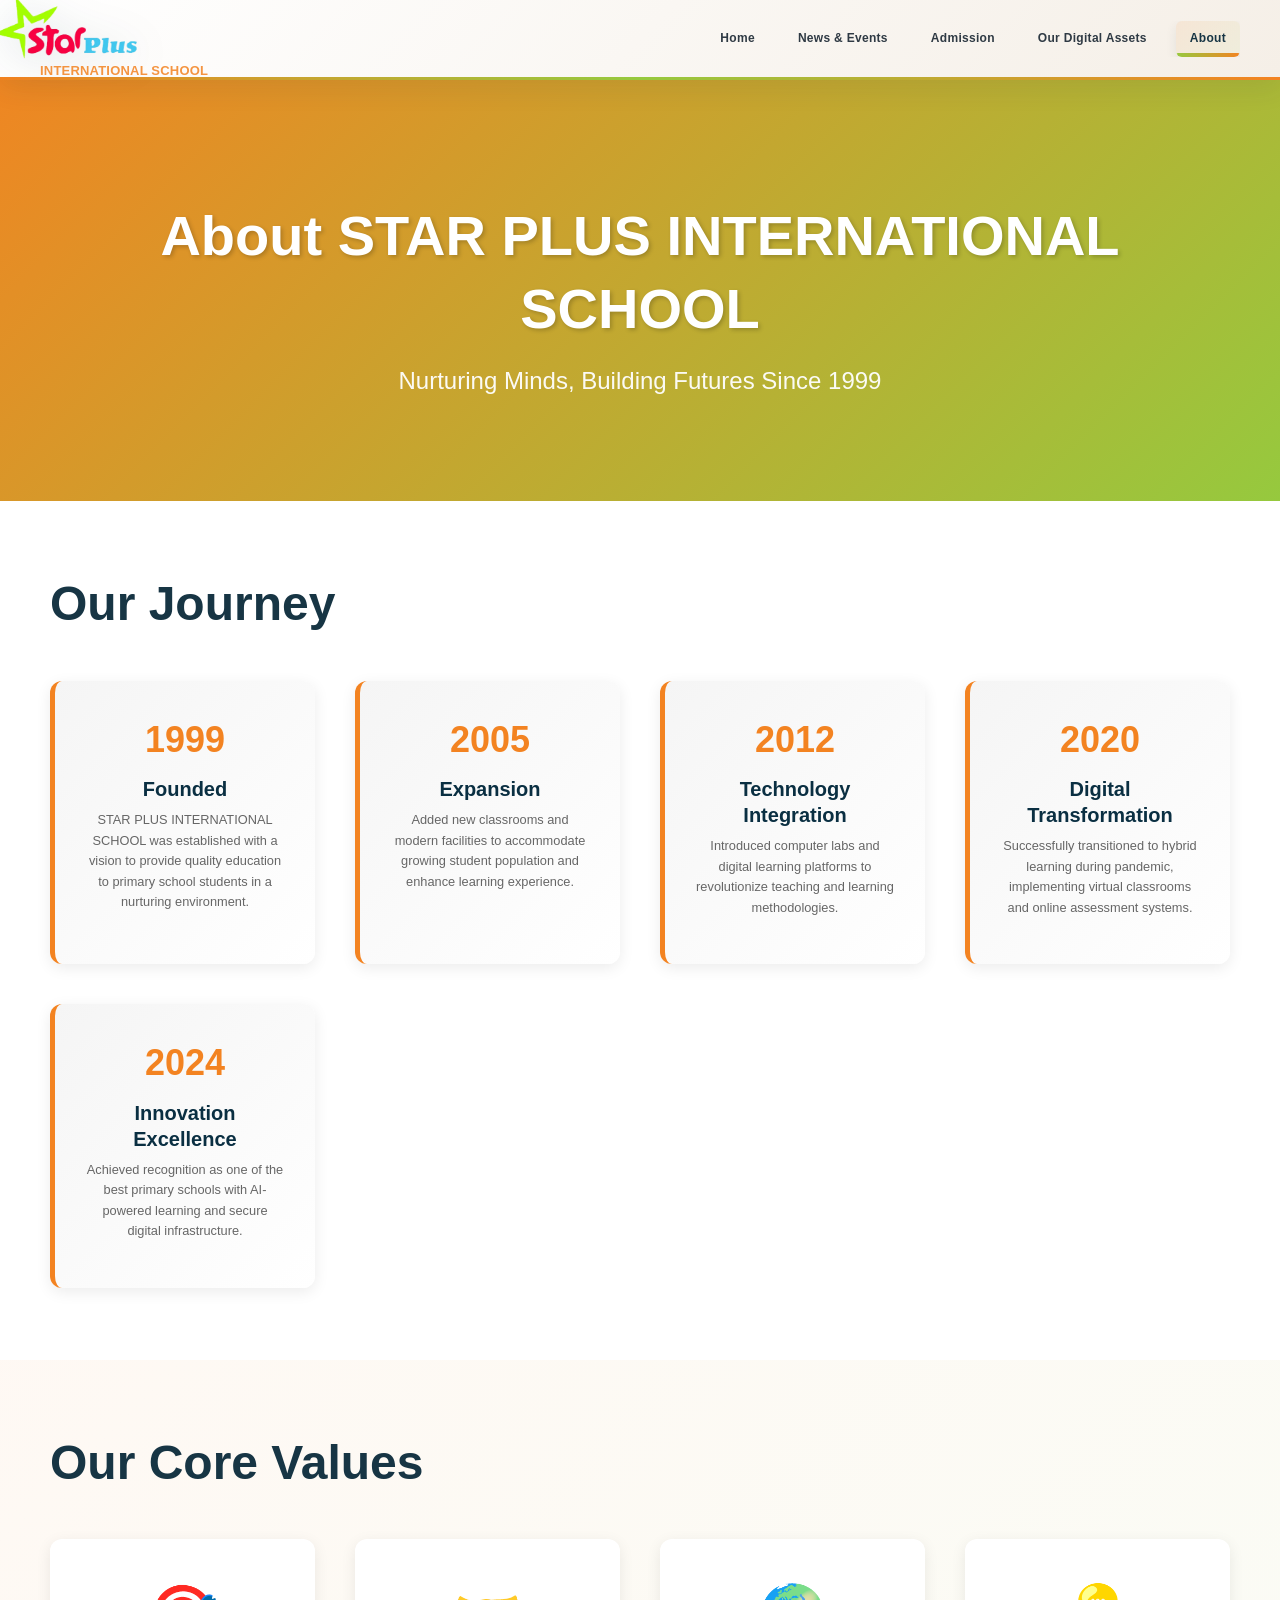
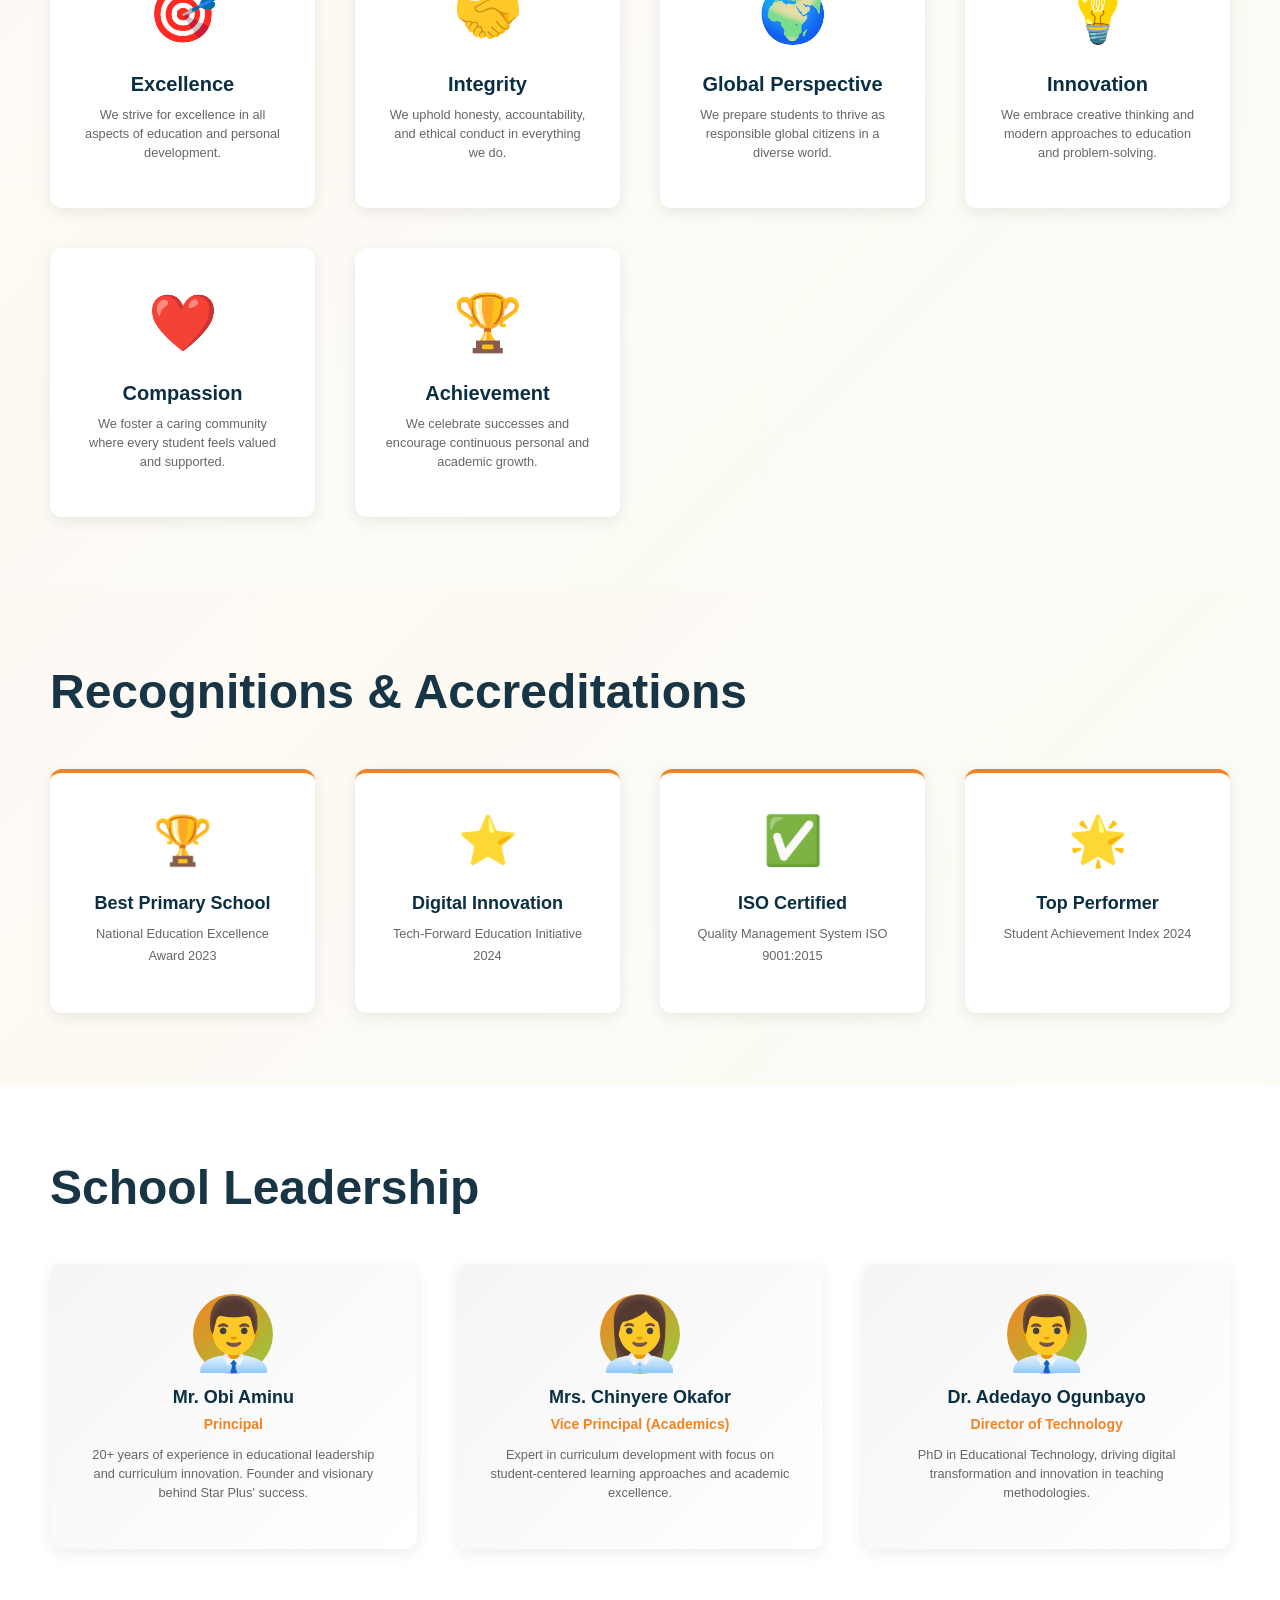
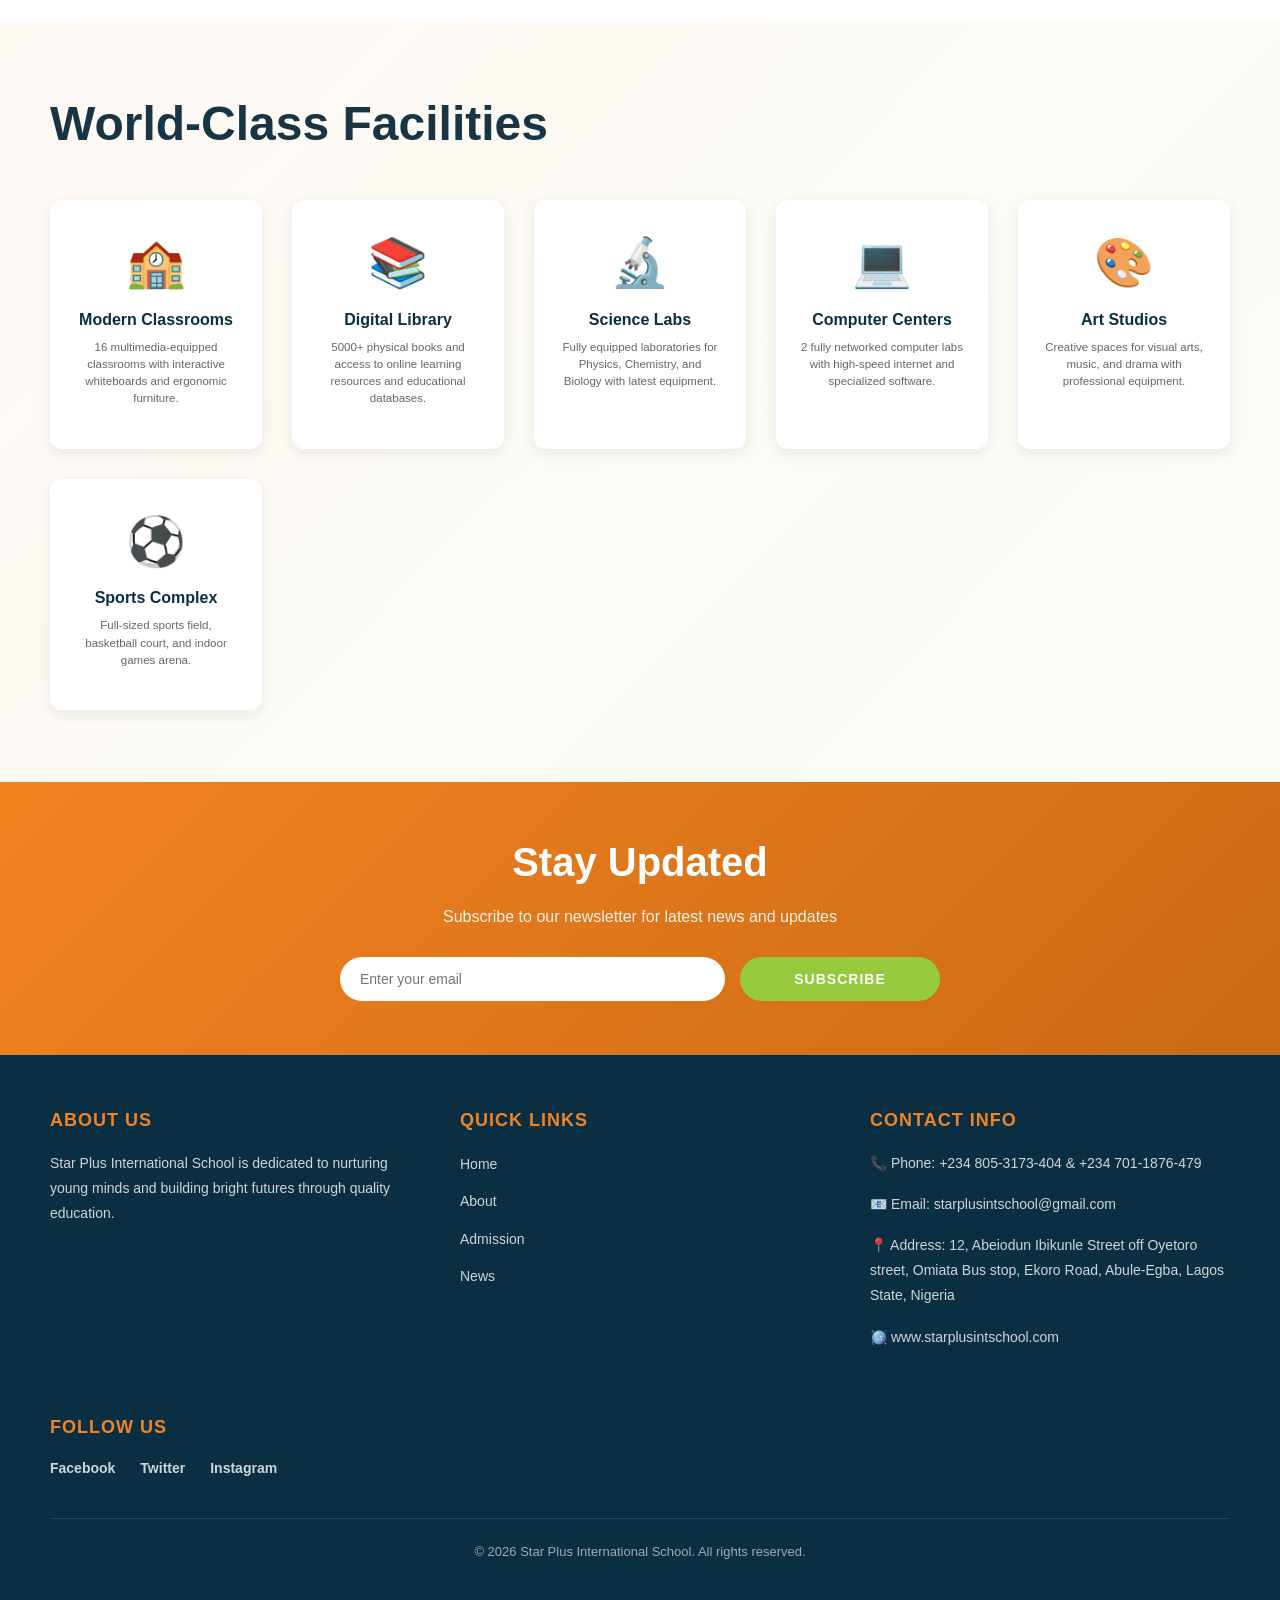
==== commit 541a7e7e: "Add files via upload a slight change" ====
--- a/About.html
+++ b/About.html
@@ -30,7 +30,7 @@
         </div>
         <div class="Tabs" id="navTabs">
           <a href="index.html">Home</a>
-          <a href="News.html">News & Events</a>
+          <a href="news.html">News & Events</a>
           <a href="Admission.html">Admission</a>
           <a href="Digital Assets.html">Our Digital Assets</a>
           <a href="About.html" class="active">About</a>
@@ -302,9 +302,9 @@
             <h4>Quick Links</h4>
             <ul>
               <li><a href="index.html">Home</a></li>
-              <li><a href="">About</a></li>
-              <li><a href="">Admission</a></li>
-              <li><a href="">Contact</a></li>
+              <li><a href="About.html">About</a></li>
+              <li><a href="Admission.html">Admission</a></li>
+              <li><a href="news.html">News</a></li>
             </ul>
           </div>
           <div class="footer-section">
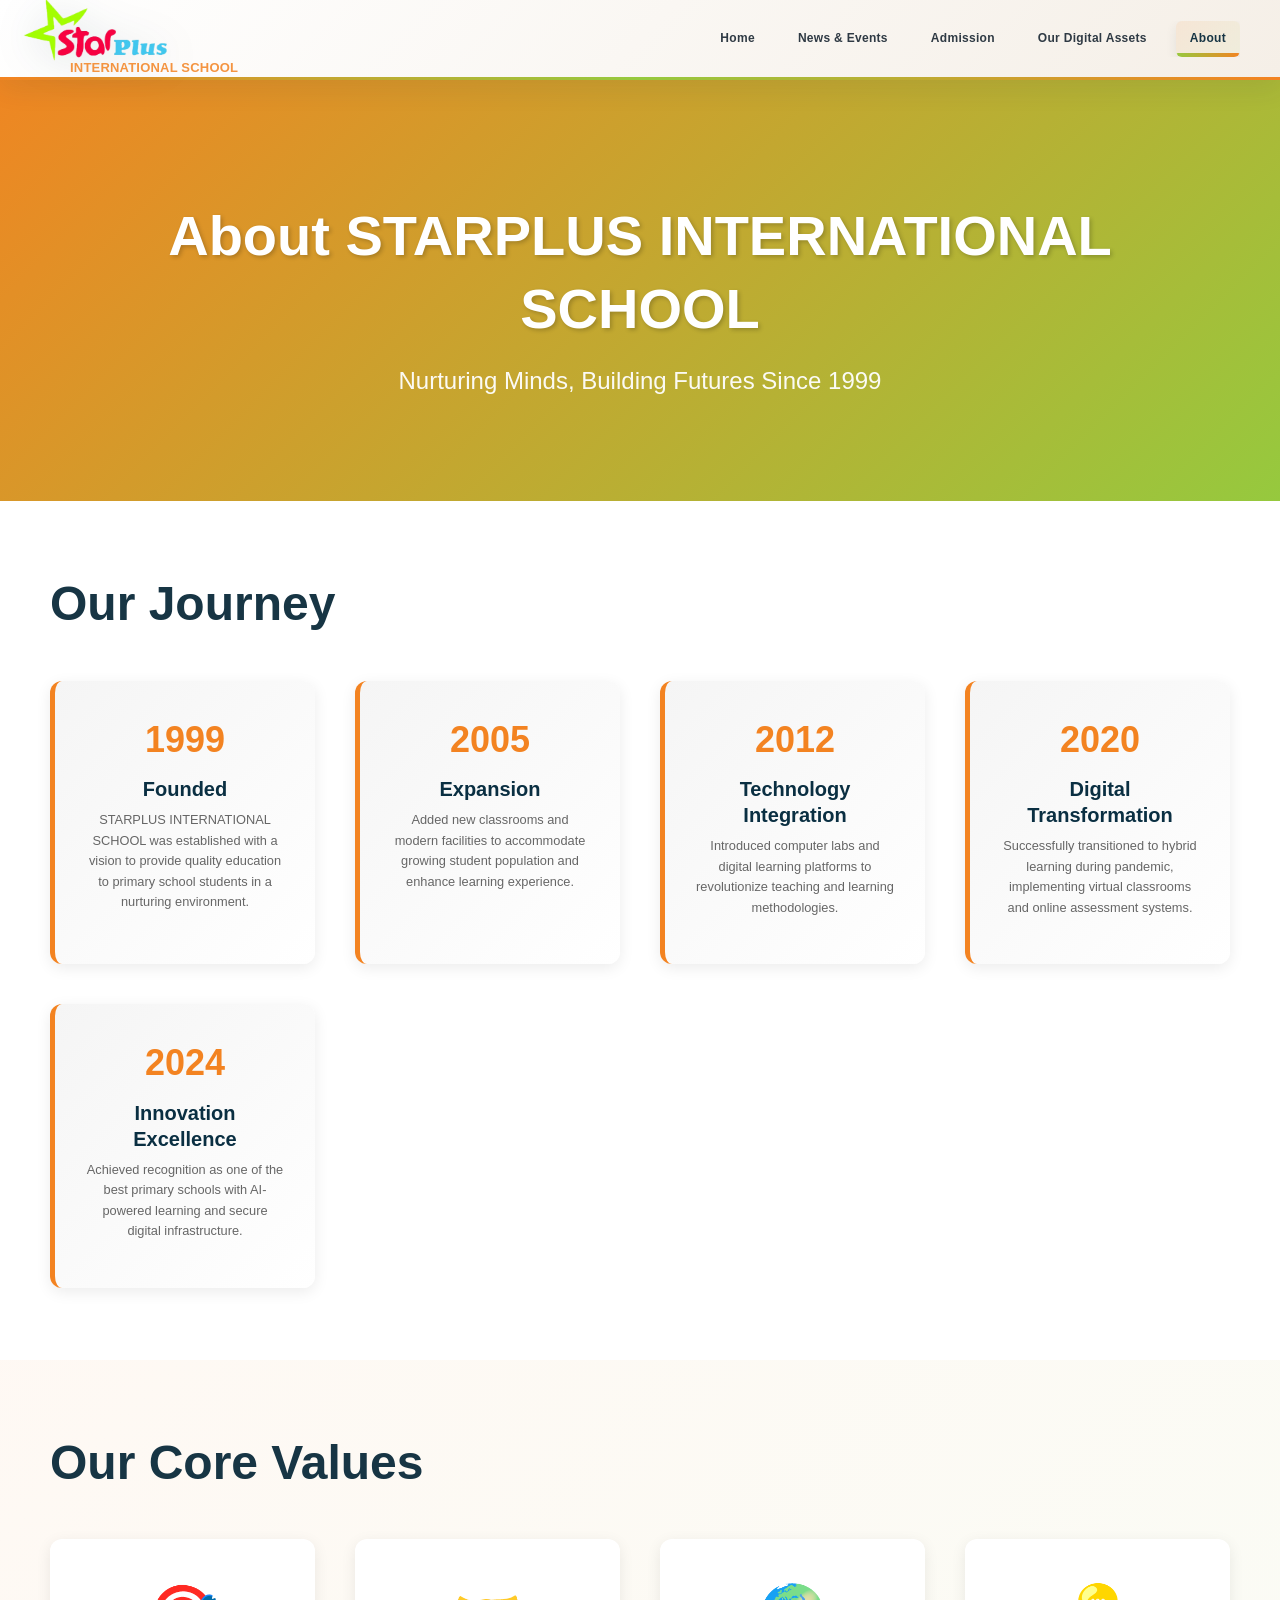
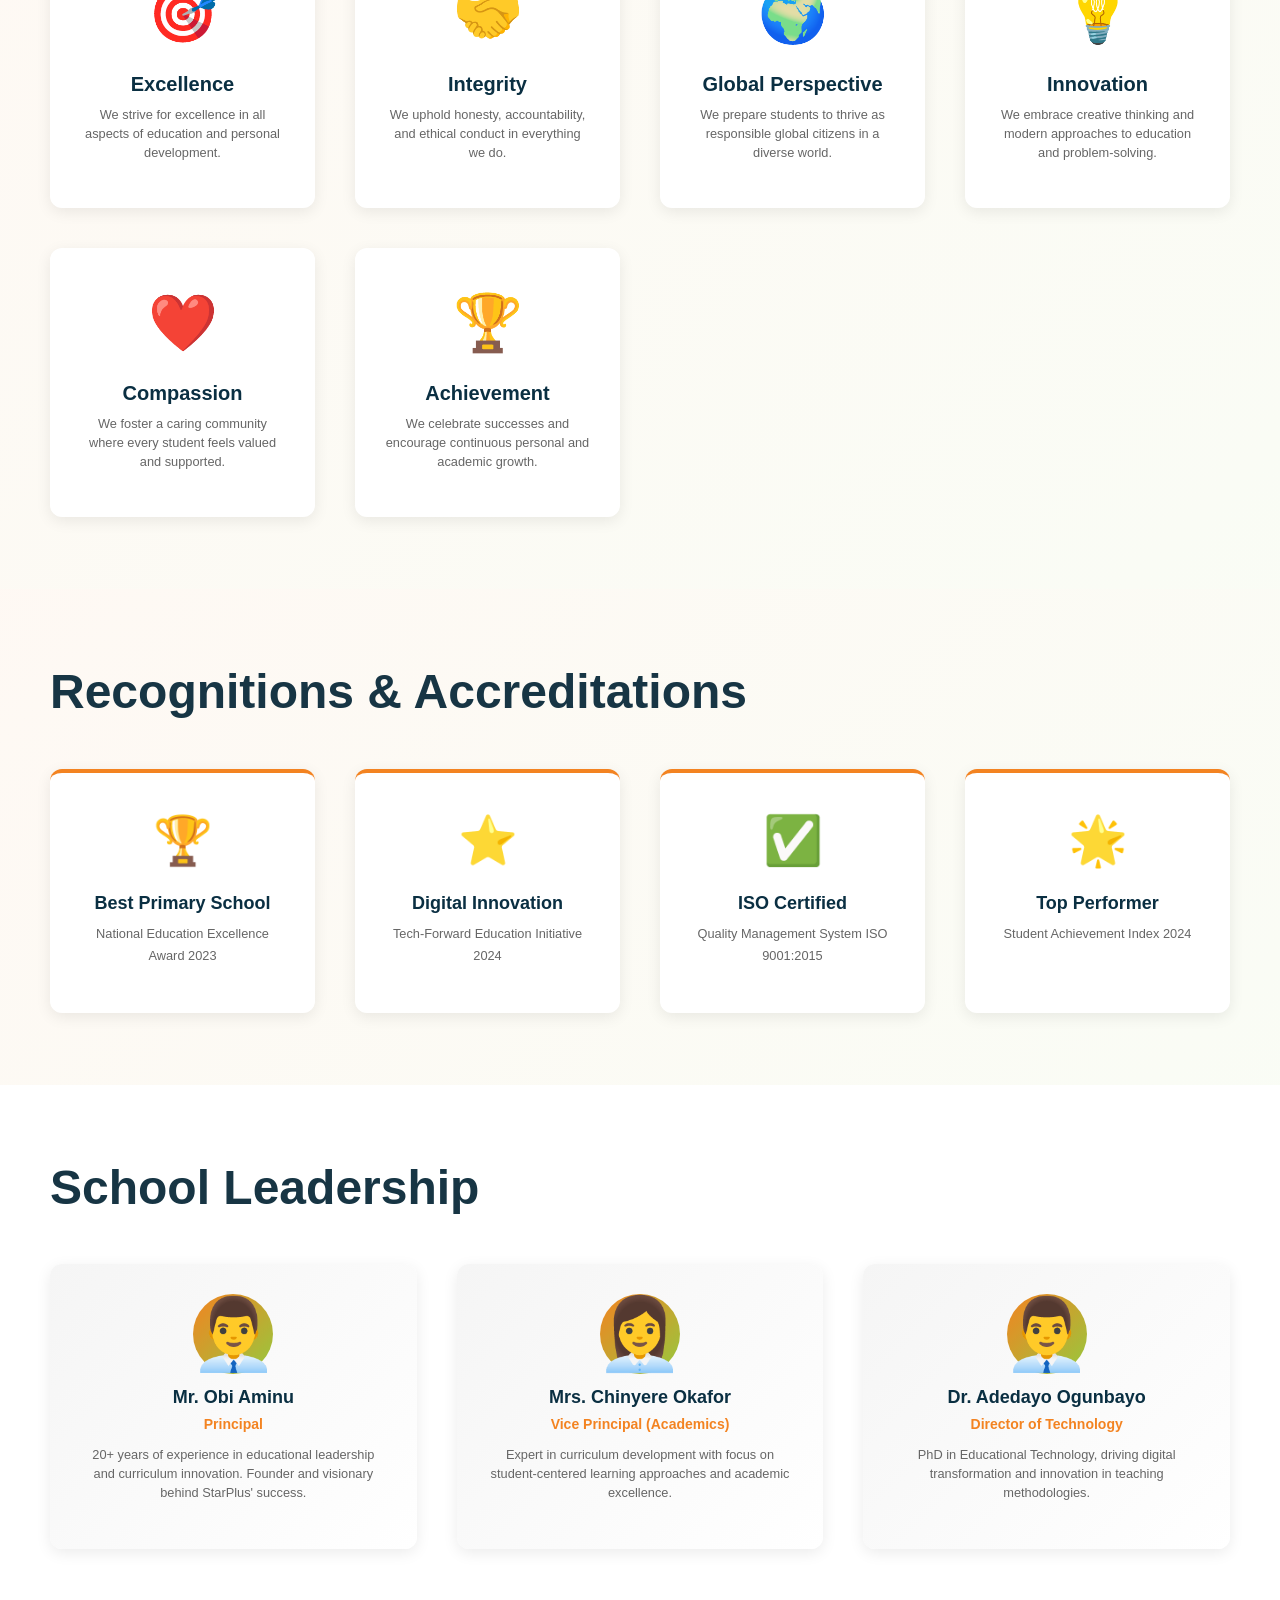
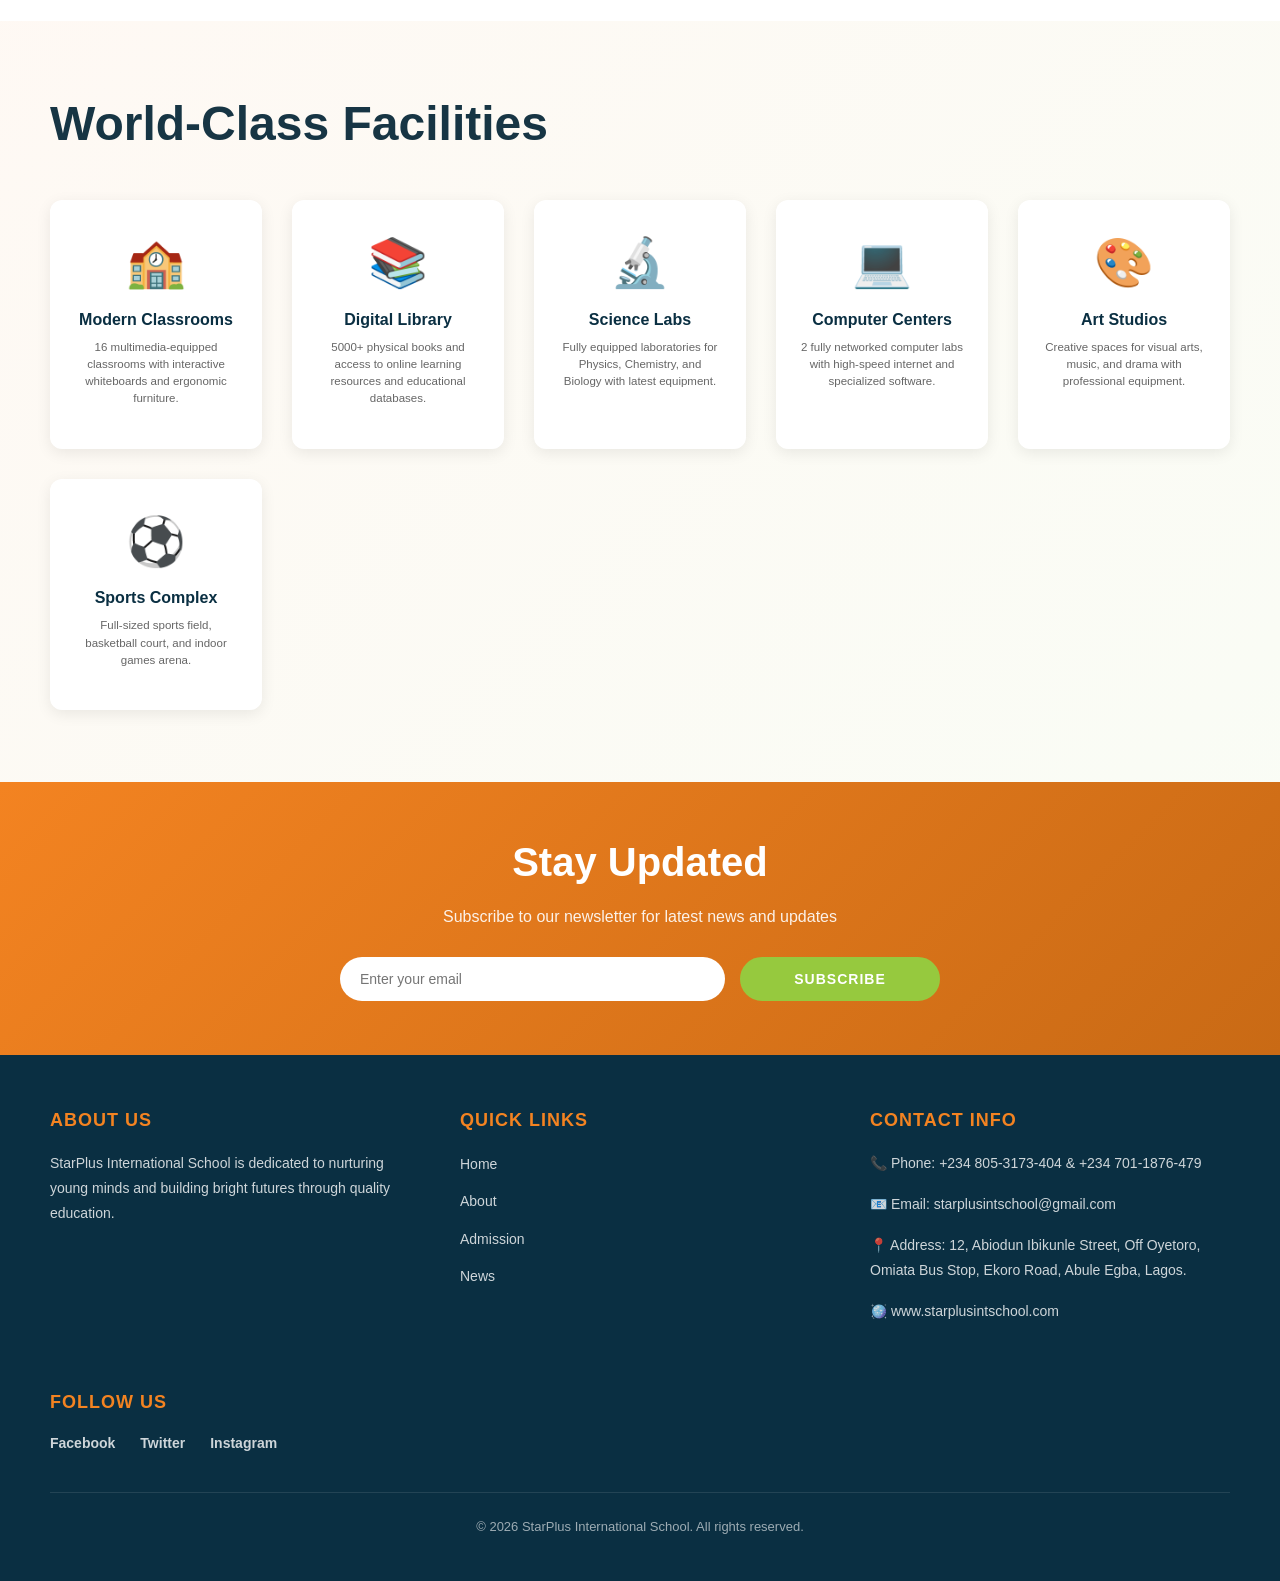
==== commit 294c6f46: "Add files via upload" ====
--- a/About.html
+++ b/About.html
@@ -3,8 +3,8 @@
   <head>
     <meta charset="UTF-8" />
     <meta name="viewport" content="width=device-width, initial-scale=1.0" />
-    <title>About Star Plus International School</title>
-    <link rel="icon" href="Dominio Logo.png" />
+    <title>About StarPlus International School</title>
+    <link rel="icon" class="logo1" href="Star Plus Logo2 modified.png" />
     <link rel="stylesheet" href="Welcom Page.css" />
     <link rel="stylesheet" href="Home.css" />
     <link rel="stylesheet" href="About.css" />
@@ -42,7 +42,7 @@
       <div id="hero" class="about-hero">
         <div class="hero-content">
           <h1 data-content-key="about.heroTitle">
-            About STAR PLUS INTERNATIONAL SCHOOL
+            About STARPLUS INTERNATIONAL SCHOOL
           </h1>
           <p data-content-key="about.heroText">
             Nurturing Minds, Building Futures Since 1999
@@ -60,7 +60,7 @@
             <div class="history-year">1999</div>
             <h3>Founded</h3>
             <p>
-              STAR PLUS INTERNATIONAL SCHOOL was established with a vision to
+              STARPLUS INTERNATIONAL SCHOOL was established with a vision to
               provide quality education to primary school students in a
               nurturing environment.
             </p>
@@ -198,7 +198,7 @@
             <p class="leader-title">Principal</p>
             <p class="leader-bio">
               20+ years of experience in educational leadership and curriculum
-              innovation. Founder and visionary behind Star Plus' success.
+              innovation. Founder and visionary behind StarPlus' success.
             </p>
           </div>
           <div class="leader-card">
@@ -294,7 +294,7 @@
           <div class="footer-section">
             <h4>About Us</h4>
             <p>
-              Star Plus International School is dedicated to nurturing young
+              StarPlus International School is dedicated to nurturing young
               minds and building bright futures through quality education.
             </p>
           </div>
@@ -312,8 +312,8 @@
             <p>📞 Phone: +234 805-3173-404 & +234 701-1876-479</p>
             <p>📧 Email: starplusintschool@gmail.com</p>
             <p>
-              📍 Address: 12, Abeiodun Ibikunle Street off Oyetoro street,
-              Omiata Bus stop, Ekoro Road, Abule-Egba, Lagos State, Nigeria
+              📍 Address: 12, Abiodun Ibikunle Street, Off Oyetoro, Omiata Bus
+              Stop, Ekoro Road, Abule Egba, Lagos.
             </p>
             <p>🪩 www.starplusintschool.com</p>
           </div>
@@ -327,9 +327,7 @@
           </div>
         </div>
         <div class="footer-bottom">
-          <p>
-            &copy; 2026 Star Plus International School. All rights reserved.
-          </p>
+          <p>&copy; 2026 StarPlus International School. All rights reserved.</p>
         </div>
       </footer>
 
--- a/Home.css
+++ b/Home.css
@@ -133,7 +133,8 @@
 }
 
 .name {
-  left: 10px;
+  top: 15px;
+  left: -4px;
   display: flex;
   align-items: center;
   gap: clamp(10px, 2.2vw, 18px);
@@ -165,7 +166,7 @@
   flex-direction: column;
   gap: 2px;
   justify-content: center;
-  margin-left: -100px;
+  margin-left: -70px;
   margin-top: 10px;
 }
 
@@ -183,6 +184,7 @@
 }
 
 .Scho {
+  margin-top: -5px;
   font-size: clamp(8px, 1vw, 10px);
   color: #f38321 !important;
   font-weight: 700;
@@ -206,6 +208,7 @@
   color: #f38321 !important;
   -webkit-text-fill-color: #f38321 !important;
 }
+
 
 .Tabs {
   left: 5px;
@@ -380,7 +383,7 @@
   color: var(--white);
   background: linear-gradient(135deg, var(--secondary) 0%, var(--primary) 100%);
   border: none;
-  /* border-radius: 50px; */
+  border-radius: 10px;
   cursor: pointer;
   display: inline-flex;
   justify-content: center;
@@ -414,6 +417,16 @@
   }
 }
 
+.motto{
+  color: white;
+  /* margin-top: -10px; */
+  
+}
+
+.motto{
+  color: white;
+  font-weight: 700;
+}
 /* ============================================
    MISSION/VISION/ACHIEVEMENT/DISCIPLINE
    ============================================ */
@@ -422,11 +435,13 @@
   grid-template-columns: repeat(2, 1fr);
   gap: clamp(20px, 4vw, 40px);
   padding: clamp(40px, 8vh, 80px) clamp(20px, 5vw, 50px);
-  background: linear-gradient(
-    180deg,
-    var(--surface-alt) 0%,
-    var(--surface) 100%
-  );
+ background: 
+    linear-gradient(rgba(255, 255, 255, 0.895), rgba(255, 255, 255, 0.881)),
+    url(./School\ background1.jpg);
+    background-size: contain; 
+  background-repeat: repeat;
+  background-position: center;
+  min-height: 100vh; 
   max-width: 1400px;
   margin: 0 auto;
   justify-items: center;
@@ -480,7 +495,7 @@
 }
 
 .mission {
-  background: linear-gradient(135deg, #f4a45b 0%, #96c93e 100%);
+  background: rgba(0, 140, 255, 0.758);
 }
 
 .mission:hover {
@@ -489,7 +504,7 @@
 }
 
 .vision {
-  background: linear-gradient(135deg, #a7d24d 0%, #769d2d 100%);
+  background: rgba(0, 140, 255, 0.758);;
 }
 
 .vision:hover {
@@ -498,7 +513,7 @@
 }
 
 .achievement {
-  background: linear-gradient(135deg, #f4a45b 0%, #96c93e 100%);
+  background: rgba(0, 140, 255, 0.758);;
 }
 
 .achievement:hover {
@@ -507,7 +522,7 @@
 }
 
 .discipline {
-  background: linear-gradient(135deg, #d78b3a 0%, #7aa82f 100%);
+  background: rgba(0, 140, 255, 0.758);
 }
 
 .discipline:hover {
@@ -770,8 +785,18 @@
    PROGRAMS SECTION
    ============================================ */
 .programs-section {
-  padding: clamp(50px, 8vh, 100px) clamp(20px, 5vw, 50px);
-  background: linear-gradient(180deg, var(--light-gray) 0%, var(--white) 100%);
+  /* padding: clamp(50px, 8vh, 100px) clamp(20px, 5vw, 50px); */
+   background: 
+    linear-gradient(rgba(245, 243, 243, 0.895), rgba(249, 245, 245, 0.968)),
+    url(./School\ Background2.jpg);
+    background-size: contain; 
+  background-repeat: repeat;
+  background-position: center;
+  /* min-height: 100vh;  */
+  /* max-width: 1400px; */
+  /* margin: 0 auto; */
+  /* justify-items: center; */
+  /* align-items: center;; */
 }
 
 .programs-grid {
@@ -1700,8 +1725,14 @@
   overflow: hidden;
 }
 
+.teacher-image img{
+  width: 100%;
+  height: 100%;
+  object-fit: cover;
+}
+
 .Ita {
-  display: flex;
+ display: flex;
   width: 100px;
   margin-top: 20px;
 }
@@ -1752,8 +1783,24 @@
    ============================================ */
 .gallery-section {
   padding: clamp(40px, 8vh, 80px) clamp(20px, 5vw, 50px);
-  background: var(--white);
-}
+	/* background: linear-gradient(-45deg, #ff000080, #e77e3c, #23a6d5, #5df233dc); */
+	background-size: 400% 400%;
+	/* animation: gradient 15s ease infinite; */
+	/* height: 100vh; */
+}
+
+@keyframes gradient {
+	0% {
+		background-position: 0% 50%;
+	}
+	50% {
+		background-position: 100% 50%;
+	}
+	100% {
+		background-position: 0% 50%;
+	}
+}
+
 
 .gallery-container {
   display: grid;
